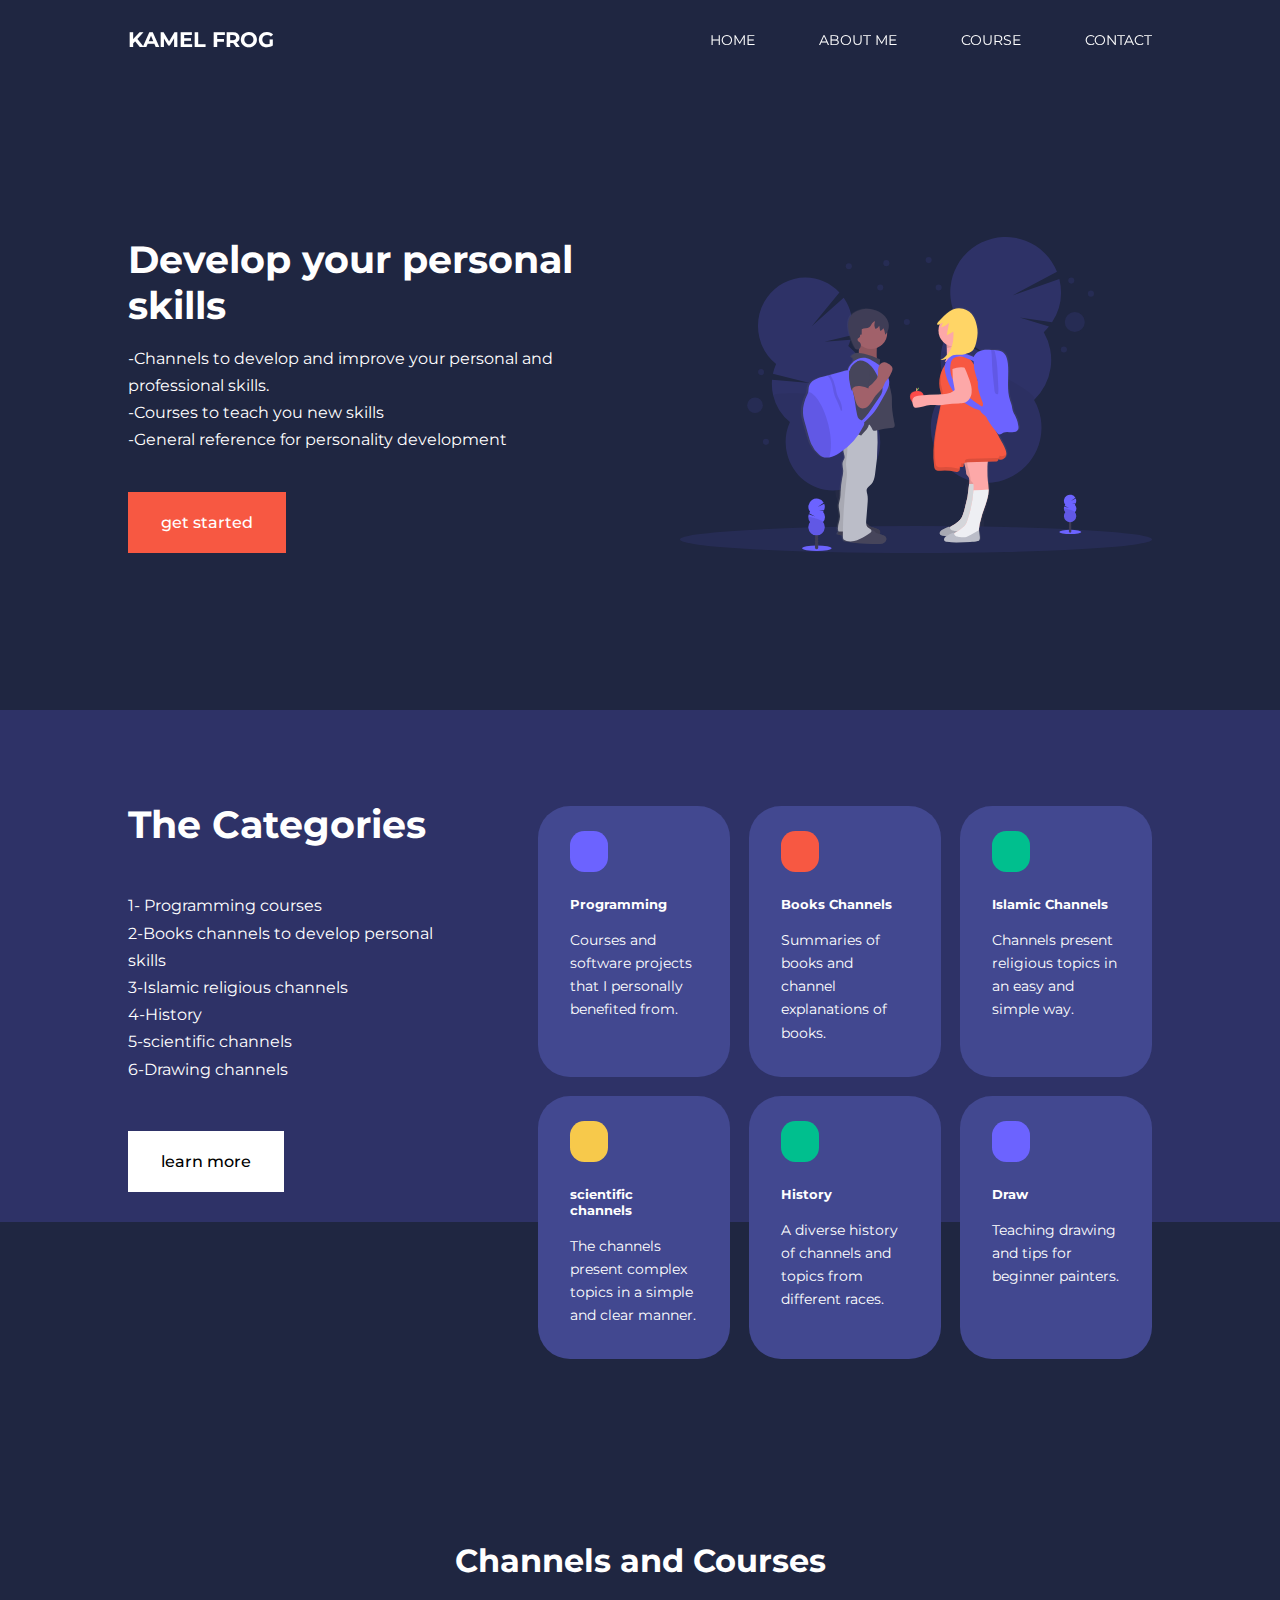
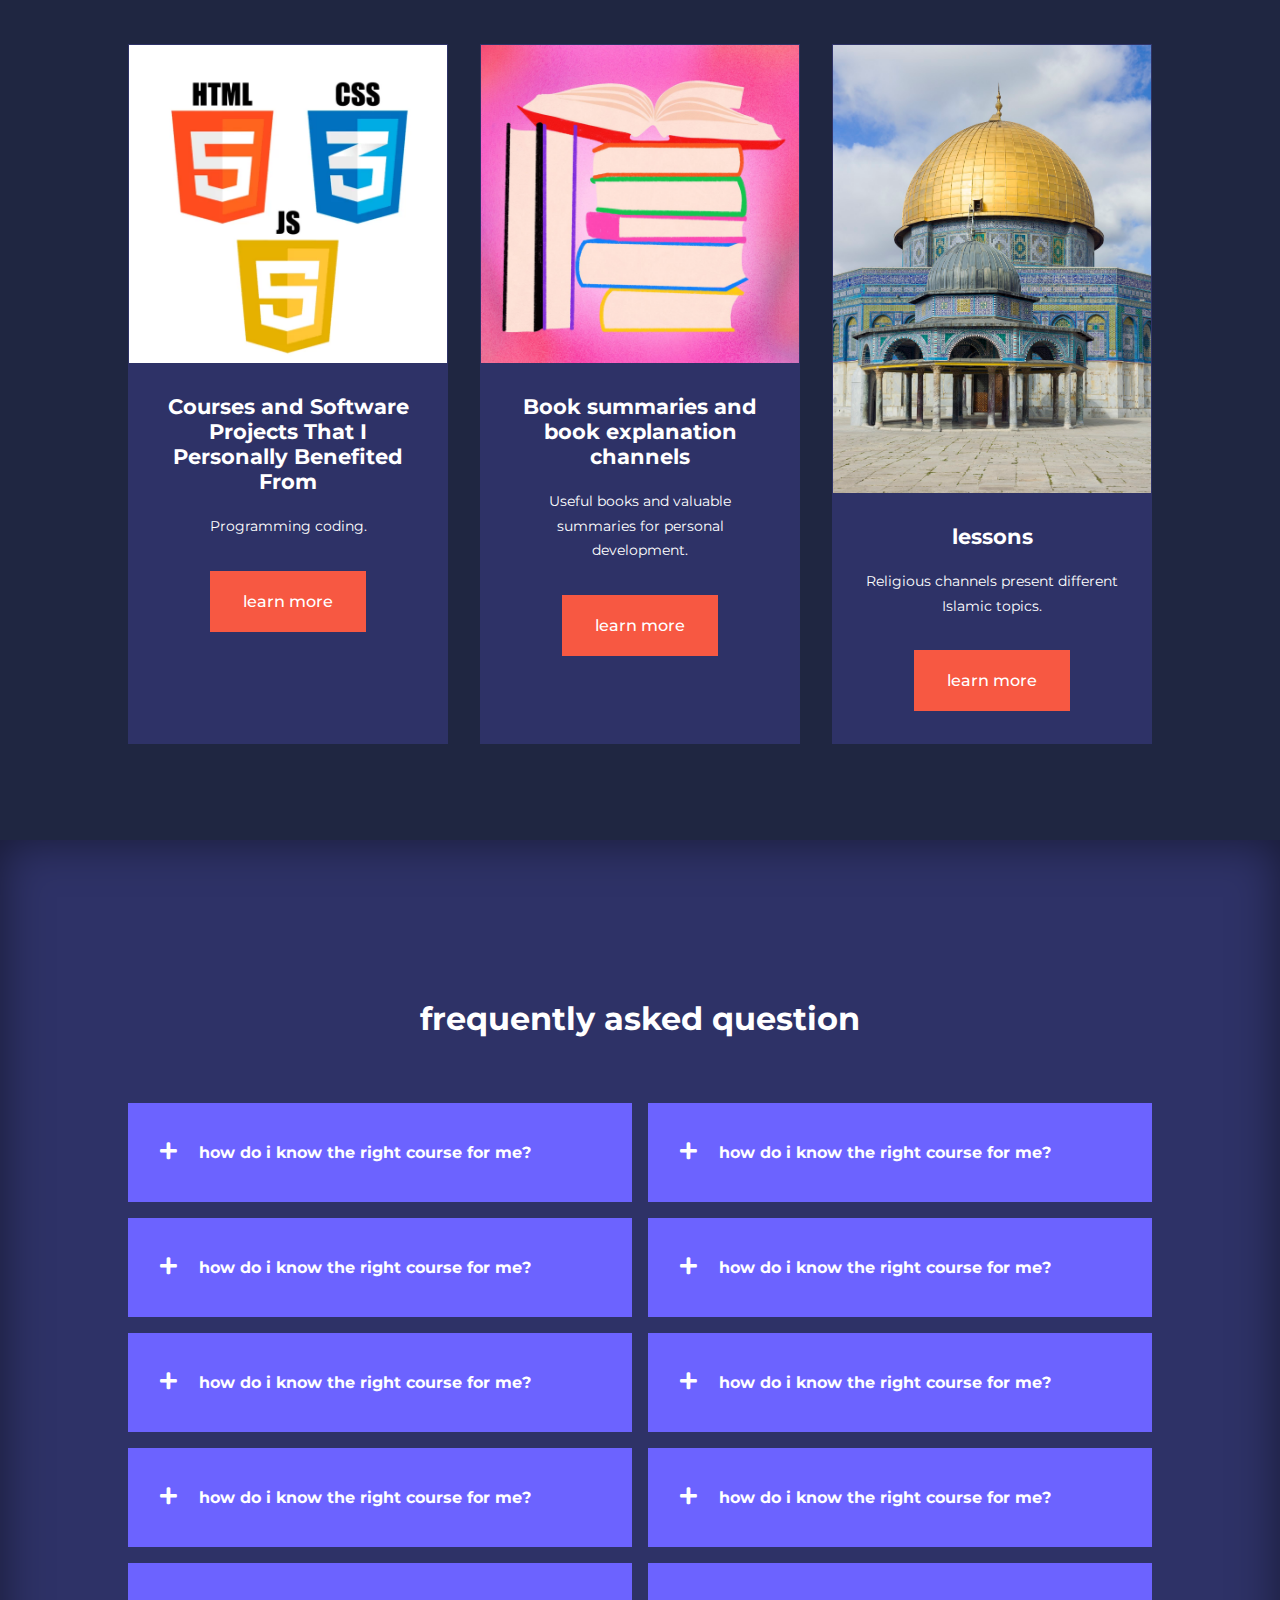
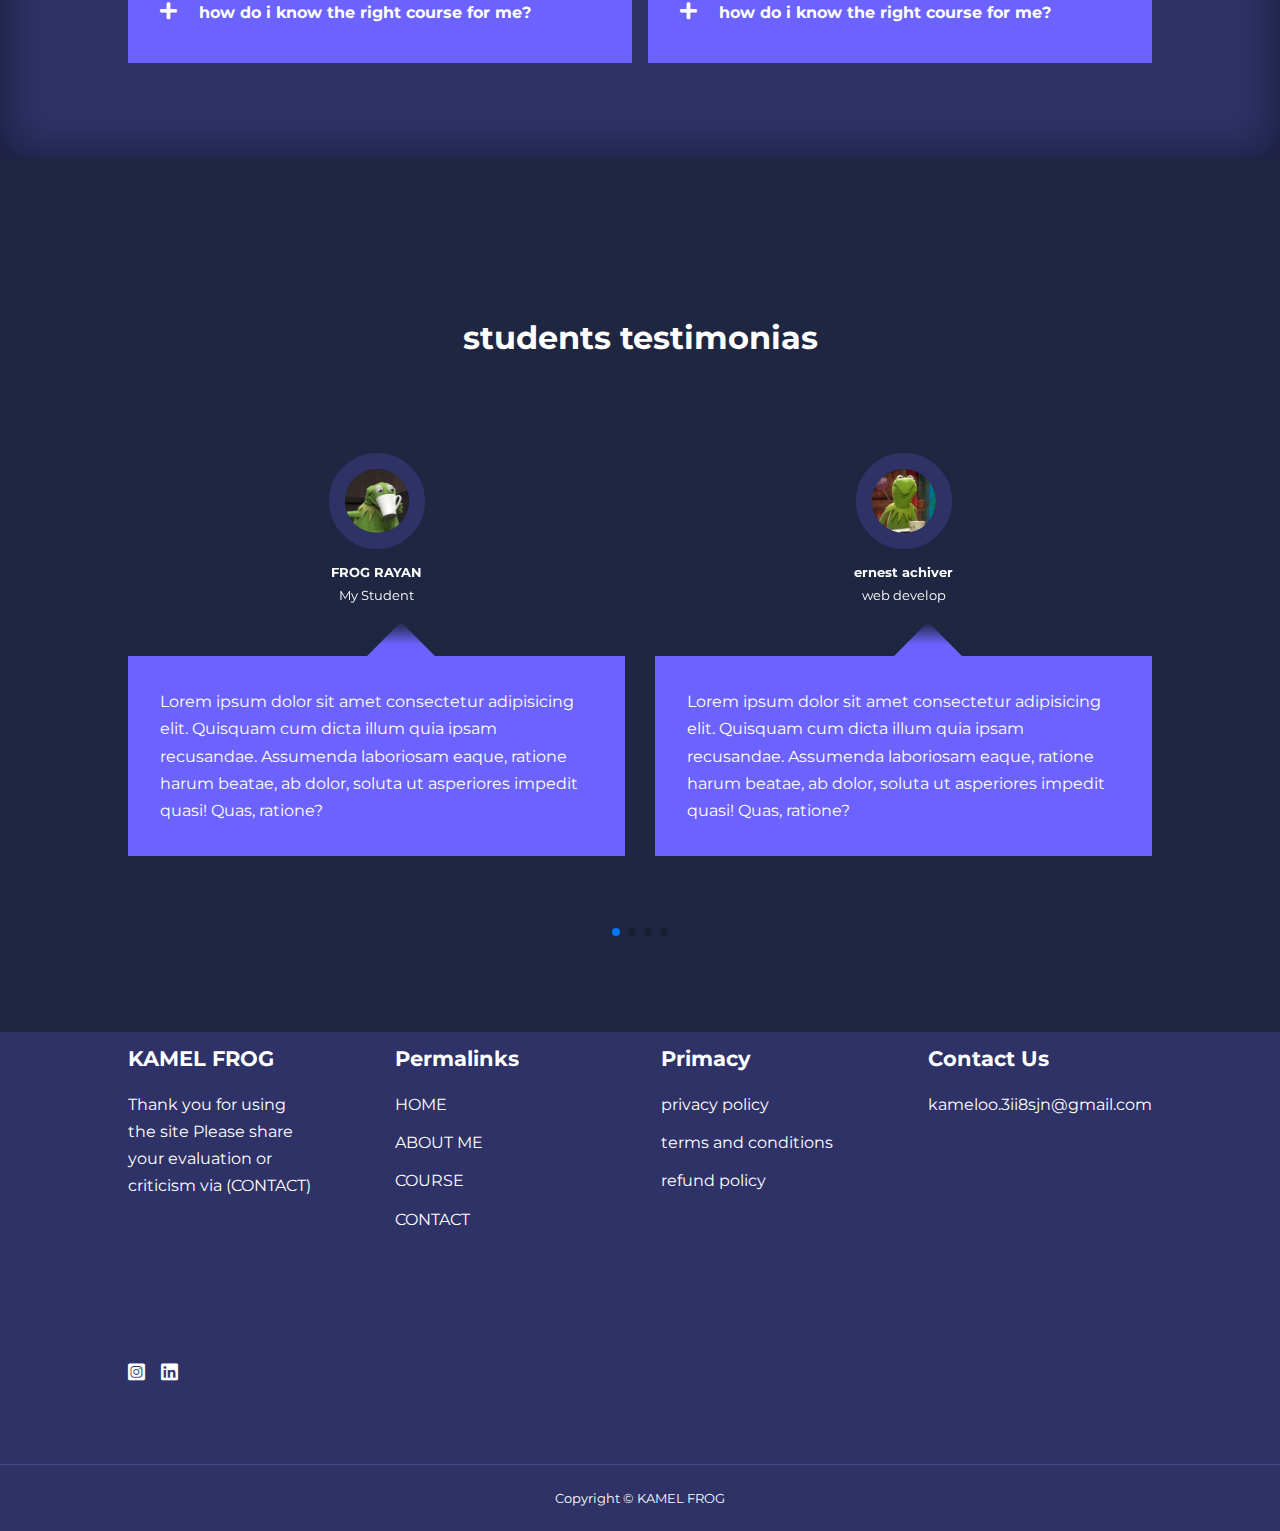
==== index.html @ 3de457ad "Add files via upload" ====
<!DOCTYPE html>
<html lang="en">

<head>
    <meta charset="UTF-8">
    <meta http-equiv="X-UA-Compatible" content="IE=edge">
    <meta name="viewport" content="width=device-width, initial-scale=1.0">
    <title>kamel frog2</title>
    <link rel="stylesheet" href="https://cdnjs.cloudflare.com/ajax/libs/font-awesome/5.15.4/css/all.min.css">
    <link rel="stylesheet" href="./css/style.css">

    <link rel="preconnect" href="https://fonts.googleapis.com">
    <link rel="preconnect" href="https://fonts.gstatic.com" crossorigin>
    <link
        href="https://fonts.googleapis.com/css2?family=Cairo:wght@200;300;400;500;600;700;800;900;1000&family=Montserrat:wght@300;400;500;600;700;800;900&family=Open+Sans:ital,wght@0,400;1,400;1,700&family=Poppins:ital,wght@0,100;0,200;0,300;0,400;0,500;0,600;0,700;0,800;0,900;1,100;1,200;1,300;1,400;1,500;1,600;1,700;1,800;1,900&display=swap"
        rel="stylesheet">




    <link rel="stylesheet" href="https://unpkg.com/swiper/swiper-bundle.min.css" />


</head>

<body>
    <nav>
        <div class="container nav_container">
            <a href="index.html">
                <h4>KAMEL FROG</h4>
            </a>
            <ul class="nav_menu">
                <li><a href="index.html">HOME</a></li>
                <li><a href="about.html">ABOUT ME</a></li>
                <li><a href="courses.html">COURSE</a></li>
                <li><a href="contact.html">CONTACT</a></li>
            </ul>
            <button id="open-menu-btn"><i class="fal fa-bars"></i></button>
            <button id="close-menu-btn"><i class="fas fa-times"></i></button>
        </div>
    </nav>



    <header>
        <div class="container header_container">
            <div class="header_left">
                <h1>Develop your personal skills</h1>
                <p>-Channels to develop and improve your personal and professional skills. <br>
                    -Courses to teach you new skills <br>
                    -General reference for personality development
                </p>
                <a href="courses.html" class="btn btn-primary">get started</a>
            </div>
            <div class="header_right">
                <div class="header_right-image">
                    <img src="./images/header.svg">
                </div>
            </div>
        </div>
    </header>













    <section class="categories">
        <div class="container categories_container">
            <div class="categories_left">
                <h1>The Categories</h1>
                <p>
                    1- Programming courses <br>
                    2-Books channels to develop personal skills <br>
                    3-Islamic religious channels <br>
                    4-History <br>
                    5-scientific channels <br>
                    6-Drawing channels
                </p>
                <a href="#" class="btn"> learn more</a>
            </div>

            <div class="categories_right">
                <article class="category">
                    <span class="category_icon"><i class="fab fa-book"></i></span>
                    <h5>Programming</h5>
                    <p>Courses and software projects that I personally benefited from.</p>
                </article>

                <article class="category">
                    <span class="category_icon"><i class="fab fa-book"></i></span>
                    <h5>Books Channels</h5>
                    <p>Summaries of books and channel explanations of books.</p>
                </article>

                <article class="category">
                    <span class="category_icon"><i class="fab fa-book"></i></span>
                    <h5>Islamic Channels</h5>
                    <p>Channels present religious topics in an easy and simple way.</p>
                </article>

                <article class="category">
                    <span class="category_icon"><i class="fab fa-book"></i></span>
                    <h5>scientific channels</h5>
                    <p>The channels present complex topics in a simple and clear manner.</p>
                </article>

                <article class="category">
                    <span class="category_icon"><i class="fab fa-book"></i></span>
                    <h5>History</h5>
                    <p>A diverse history of channels and topics from different races.</p>
                </article>

                <article class="category">
                    <span class="category_icon"><i class="fab fa-book"></i></span>
                    <h5>Draw</h5>
                    <p>Teaching drawing and tips for beginner painters.</p>
                </article>
            </div>
        </div>
    </section>










    <section class="courses">
        <h2>Channels and Courses</h2>
        <div class="container courses_container">
            <article class="course">
                <div class="course_image">
                    <img src="./images/porg.jpg">
                </div>
                <div class="course_info">
                    <h4>Courses and Software Projects That I Personally Benefited From</h4>
                    <p>
                        Programming coding.
                    </p>
                    <a href="courses.html" class="btn btn-primary">learn more</a>
                </div>
            </article>

            <article class="course">
                <div class="course_image">
                    <img src="./images/books.jpg">
                </div>
                <div class="course_info">
                    <h4>Book summaries and book explanation channels</h4>
                    <p>
                        Useful books and valuable summaries for personal development.
                    </p>
                    <a href="courses.html" class="btn btn-primary">learn more</a>
                </div>
            </article>

            <article class="course">
                <div class="course_image">
                    <img src="./images/kds3.jpg">
                </div>
                <div class="course_info">
                    <h4>lessons</h4>
                    <p>
                        Religious channels present different Islamic topics.
                    </p>
                    <a href="courses.html" class="btn btn-primary">learn more</a>
                </div>

            </article>
        </div>
    </section>






    <section class="faqs">
        <h2>frequently asked question</h2>
        <div class="container faqs_container">
            <article class="faq">
                <div class="faq_icon"><i class="fas fa-plus"></i></div>
                <div class="question_answer">
                    <h4>how do i know the right course for me?</h4>
                    <p>
                        Lorem ipsum dolor sit amet consectetur, adipisicing elit.
                        Eveniet placeat animi repudiandae mollitia! Molestiae ratione enim commodi quasi
                        iusto modi expedita, inventore aliquam,
                        minima maxime dignissimos, temporibus ad! Praesentium, quae.
                    </p>
                </div>
            </article>

            <article class="faq">
                <div class="faq_icon"><i class="fas fa-plus"></i></div>
                <div class="question_answer">
                    <h4>how do i know the right course for me?</h4>
                    <p>
                        Lorem ipsum dolor sit amet consectetur, adipisicing elit.
                        Eveniet placeat animi repudiandae mollitia! Molestiae ratione enim commodi quasi
                        iusto modi expedita, inventore aliquam,
                        minima maxime dignissimos, temporibus ad! Praesentium, quae.
                    </p>
                </div>
            </article>

            <article class="faq">
                <div class="faq_icon"><i class="fas fa-plus"></i></div>
                <div class="question_answer">
                    <h4>how do i know the right course for me?</h4>
                    <p>
                        Lorem ipsum dolor sit amet consectetur, adipisicing elit.
                        Eveniet placeat animi repudiandae mollitia! Molestiae ratione enim commodi quasi
                        iusto modi expedita, inventore aliquam,
                        minima maxime dignissimos, temporibus ad! Praesentium, quae.
                    </p>
                </div>
            </article>

            <article class="faq">
                <div class="faq_icon"><i class="fas fa-plus"></i></div>
                <div class="question_answer">
                    <h4>how do i know the right course for me?</h4>
                    <p>
                        Lorem ipsum dolor sit amet consectetur, adipisicing elit.
                        Eveniet placeat animi repudiandae mollitia! Molestiae ratione enim commodi quasi
                        iusto modi expedita, inventore aliquam,
                        minima maxime dignissimos, temporibus ad! Praesentium, quae.
                    </p>
                </div>
            </article>

            <article class="faq">
                <div class="faq_icon"><i class="fas fa-plus"></i></div>
                <div class="question_answer">
                    <h4>how do i know the right course for me?</h4>
                    <p>
                        Lorem ipsum dolor sit amet consectetur, adipisicing elit.
                        Eveniet placeat animi repudiandae mollitia! Molestiae ratione enim commodi quasi
                        iusto modi expedita, inventore aliquam,
                        minima maxime dignissimos, temporibus ad! Praesentium, quae.
                    </p>
                </div>
            </article>

            <article class="faq">
                <div class="faq_icon"><i class="fas fa-plus"></i></div>
                <div class="question_answer">
                    <h4>how do i know the right course for me?</h4>
                    <p>
                        Lorem ipsum dolor sit amet consectetur, adipisicing elit.
                        Eveniet placeat animi repudiandae mollitia! Molestiae ratione enim commodi quasi
                        iusto modi expedita, inventore aliquam,
                        minima maxime dignissimos, temporibus ad! Praesentium, quae.
                    </p>
                </div>
            </article>

            <article class="faq">
                <div class="faq_icon"><i class="fas fa-plus"></i></div>
                <div class="question_answer">
                    <h4>how do i know the right course for me?</h4>
                    <p>
                        Lorem ipsum dolor sit amet consectetur, adipisicing elit.
                        Eveniet placeat animi repudiandae mollitia! Molestiae ratione enim commodi quasi
                        iusto modi expedita, inventore aliquam,
                        minima maxime dignissimos, temporibus ad! Praesentium, quae.
                    </p>
                </div>
            </article>

            <article class="faq">
                <div class="faq_icon"><i class="fas fa-plus"></i></div>
                <div class="question_answer">
                    <h4>how do i know the right course for me?</h4>
                    <p>
                        Lorem ipsum dolor sit amet consectetur, adipisicing elit.
                        Eveniet placeat animi repudiandae mollitia! Molestiae ratione enim commodi quasi
                        iusto modi expedita, inventore aliquam,
                        minima maxime dignissimos, temporibus ad! Praesentium, quae.
                    </p>
                </div>
            </article>

            <article class="faq">
                <div class="faq_icon"><i class="fas fa-plus"></i></div>
                <div class="question_answer">
                    <h4>how do i know the right course for me?</h4>
                    <p>
                        Lorem ipsum dolor sit amet consectetur, adipisicing elit.
                        Eveniet placeat animi repudiandae mollitia! Molestiae ratione enim commodi quasi
                        iusto modi expedita, inventore aliquam,
                        minima maxime dignissimos, temporibus ad! Praesentium, quae.
                    </p>
                </div>
            </article>

            <article class="faq">
                <div class="faq_icon"><i class="fas fa-plus"></i></div>
                <div class="question_answer">
                    <h4>how do i know the right course for me?</h4>
                    <p>
                        Lorem ipsum dolor sit amet consectetur, adipisicing elit.
                        Eveniet placeat animi repudiandae mollitia! Molestiae ratione enim commodi quasi
                        iusto modi expedita, inventore aliquam,
                        minima maxime dignissimos, temporibus ad! Praesentium, quae.
                    </p>
                </div>
            </article>
        </div>
    </section>














    <section class="container testimonials_container mySwiper">
        <h2>students testimonias</h2>
        <div class="swiper-wrapper">
            <article class="testimonial swiper-slide">
                <div class="avatar">
                    <img src="./images/kamel10.jpg">
                </div>
                <div class="testimonials_info">
                    <h5>FROG RAYAN</h5>
                    <small>My Student</small>
                </div>
                <div class="testimonial_body">
                    <p>
                        Lorem ipsum dolor sit amet consectetur adipisicing elit. Quisquam cum dicta illum quia ipsam
                        recusandae. Assumenda laboriosam eaque,
                        ratione harum beatae, ab dolor, soluta ut asperiores impedit quasi! Quas, ratione?
                    </p>
                </div>
            </article>

            <article class="testimonial swiper-slide">
                <div class="avatar">
                    <img src="./images/KAMEL11.jpg">
                </div>
                <div class="testimonials_info">
                    <h5>ernest achiver</h5>
                    <small>web develop</small>
                </div>
                <div class="testimonial_body">
                    <p>
                        Lorem ipsum dolor sit amet consectetur adipisicing elit. Quisquam cum dicta illum quia ipsam
                        recusandae. Assumenda laboriosam eaque,
                        ratione harum beatae, ab dolor, soluta ut asperiores impedit quasi! Quas, ratione?
                    </p>
                </div>
            </article>

            <article class="testimonial swiper-slide">
                <div class="avatar">
                    <img src="./images/KAMEL12.jpg">
                </div>
                <div class="testimonials_info">
                    <h5>edem quist</h5>
                    <small>student</small>
                </div>
                <div class="testimonial_body">
                    <p>
                        Lorem ipsum dolor sit amet consectetur adipisicing elit. Quisquam cum dicta illum quia ipsam
                        recusandae. Assumenda laboriosam eaque,
                        ratione harum beatae, ab dolor, soluta ut asperiores impedit quasi! Quas, ratione?
                    </p>
                </div>
            </article>

            <article class="testimonial swiper-slide">
                <div class="avatar">
                    <img src="./images/KAMEL12.jpg">
                </div>
                <div class="testimonials_info">
                    <h5>hajja bintu</h5>
                    <small>student</small>
                </div>
                <div class="testimonial_body">
                    <p>
                        Lorem ipsum dolor sit amet consectetur adipisicing elit. Quisquam cum dicta illum quia ipsam
                        recusandae. Assumenda laboriosam eaque,
                        ratione harum beatae, ab dolor, soluta ut asperiores impedit quasi! Quas, ratione?
                    </p>
                </div>
            </article>

            <article class="testimonial swiper-slide">
                <div class="avatar">
                    <img src="./images/avatar5.jpg">
                </div>
                <div class="testimonials_info">
                    <h5>june done</h5>
                    <small>student</small>
                </div>
                <div class="testimonial_body">
                    <p>
                        Lorem ipsum dolor sit amet consectetur adipisicing elit. Quisquam cum dicta illum quia ipsam
                        recusandae. Assumenda laboriosam eaque,
                        ratione harum beatae, ab dolor, soluta ut asperiores impedit quasi! Quas, ratione?
                    </p>
                </div>
            </article>
        </div>
        <div class="swiper-pagination"></div>
    </section>





    <footer class="footer">
        <div class="container footer_container">
            <div class="footer_1">
                <a href="index.html" class="footer_logo">
                    <h4>KAMEL FROG</h4>
                </a>
                <p>
                    Thank you for using the site
                    Please share your evaluation or criticism via (CONTACT)
                </p>
            </div>
            <div class="footer_2">
                <h4>Permalinks</h4>
                <ul class="permalinks">
                    <li><a href="index.html">HOME</a></li>
                    <li><a href="about.html">ABOUT ME</a></li>
                    <li><a href="courses.html">COURSE</a></li>
                    <li><a href="contact.html">CONTACT</a></li>
                </ul>
            </div>
            <div class="footer_3">
                <h4>Primacy</h4>
                <ul class="primacy">
                    <li><a href="#">privacy policy</a></li>
                    <li><a href="#">terms and conditions</a></li>
                    <li><a href="#">refund policy</a></li>
                </ul>
            </div>
            <div class="footer_4">
                <h4>Contact Us</h4>
                <div>
                    <p>kameloo.3ii8sjn@gmail.com</p>
                </div>
            </div>
            <ul class="footer_socials">
                <li>
                    <a href="https://instagram.com/no.bz11?igshid=YmMyMTA2M2Y=" target="_blank"><i class="fab fa-instagram-square"></i></a>
                </li>
                <li>
                    <a href="https://www.linkedin.com/in/ka-mel-5a6b23267" target="_blank"><i class="fab fa-linkedin"></i></a>
                </li>
            </ul>
        </div>
        <div class="footer_copyright">
            <small>Copyright &copy; KAMEL FROG</small>
        </div>
    </footer>




    <script src="https://unpkg.com/swiper/swiper-bundle.min.js"></script>
    <script src="main.js"></script>
    <script>
        var swiper = new Swiper(".mySwiper", {
            slidesPerView: 1,
            spaceBetween: 30,
            pagination: {
                el: ".swiper-pagination",
                clickable: true,
            },
            breakpoints: {
                600: {
                    slidesPerView: 2
                }
            }
        });
    </script>
</body>

</html>
---- css/style.css ----
* {
  margin: 0;
  padding: 0;
  border: 0;
  outline: 0;
  text-decoration: none;
  list-style: none;
  box-sizing: border-box;
}
:root {
  --color-primary: #6c63ff;
  --color-success: #00bf8e;
  --color-warning: #f7c94b;
  --color-danger: #f75842;
  --color-danger-variant: rgba(247, 88, 66, 0.4);
  --color-width: #fff;
  --color-light: rgba(255, 255, 255, 0.7);
  --color-black: #000;
  --color-bg: #1f2641;
  --color-bg1: #2e3267;
  --color-bg2: #424890;

  --container-width-lg: 80%;
  --container-width-md: 90%;
  --container-width-sm: 94%;

  --transition: all 400ms ease;
}

body {
  font-family: "Montserrat", sans-serif;
  line-height: 1.7;
  color: var(--color-width);
  background: var(--color-bg);
}

.container {
  width: var(--container-width-lg);
  margin: 0 auto;
}
section {
  padding: 6rem 0;
}
section h2 {
  text-align: center;
  margin: 4rem;
}

h1,
h2,
h3,
h4,
h5 {
  line-height: 1.2;
}
h1 {
  font-size: 2.4rem;
}
h2 {
  font-size: 2rem;
}
h3 {
  font-size: 1.6rem;
}
h4 {
  font-size: 1.3rem;
}
a {
  color: var(--color-width);
}

img {
  width: 100%;
  display: block;
  object-fit: cover;
  /* height: 13rem; */
}
.big-name{
  color: yellow;
}
.mid-name{
  color: blue;
}

.smoll-name{
  color: orange;
}

.book{
  color: yellow;
}
.Islamic{
  color: green;
}

.btn {
  display: inline-block;
  background: var(--color-width);
  color: var(--color-black);
  padding: 1rem 2rem;
  border: 1px solid transparent;
  font-weight: 500;
  transition: var(--transition);
}

.btn:hover {
  background: transparent;
  color: var(--color-width);
  border-color: var(--color-width);
}

.btn-primary {
  background: var(--color-danger);
  color: var(--color-width);
}

nav {
  background: transparent;
  width: 100vw;
  height: 5rem;
  position: fixed;
  top: 0;
  z-index: 11;
}
.window-scroll {
  background: var(--color-primary);
  box-shadow: 0 1rem 2rem rgba(0, 0, 0, 0.2);
}

.nav_container {
  height: 100%;
  display: flex;
  justify-content: space-between;
  align-items: center;
}

nav button {
  display: none;
}

.nav_menu {
  display: flex;
  align-items: center;
  gap: 4rem;
}

.nav_menu a {
  font-size: 0.9rem;
  transition: var(--transition);
}

.nav_menu a:hover {
  color: var(--color-bg2);
}

header {
  position: relative;
  top: 5rem;
  height: 70vh;
  margin-bottom: 5rem;
}

.header_container {
  display: grid;
  grid-template-columns: 1fr 1fr;
  align-items: center;
  gap: 5rem;
  height: 100%;
}

.header_left p {
  margin: 1rem 0 2.4rem;
}

.categories {
  background: var(--color-bg1);
  height: 32rem;
}

.categories h1 {
  line-height: 1;
  margin-bottom: 3rem;
}

.categories_container {
  display: grid;
  grid-template-columns: 40% 60%;
}

.categories_left {
  margin-right: 4rem;
}
.categories_left p {
  margin: 1rem 0 3rem;
}
.categories_right {
  display: grid;
  grid-template-columns: repeat(3, 1fr);
  gap: 1.2rem;
}

.category {
  background: var(--color-bg2);
  padding: 2rem;
  border-radius: 2rem;
  transition: var(--transition);
}

.category:hover {
  box-shadow: 0 3rem rgba(0, 0, 0, 0.3);
  z-index: 1;
}

.category:nth-child(2) .category_icon {
  background: var(--color-danger);
}

.category:nth-child(3) .category_icon {
  background: var(--color-success);
}

.category:nth-child(4) .category_icon {
  background: var(--color-warning);
}

.category:nth-child(5) .category_icon {
  background: var(--color-success);
}

.category_icon {
  background: var(--color-primary);
  padding: 0.7rem;
  border-radius: 0.9rem;
}

.category h5 {
  margin: 2rem 0 1rem;
}
.category p {
  font-size: 0.85rem;
}

.courses {
  margin-top: 10rem;
}

.courses_container {
  display: grid;
  grid-template-columns: repeat(3, 1fr);
  gap: 2rem;
}

.course {
  background: var(--color-bg1);
  text-align: center;
  border: 1px solid transparent;
  transition: var(--transition);
}

.course:hover {
  background: transparent;
  border-color: var(--color-primary);
}

.course_info {
  padding: 2rem;
}

.course_info p {
  margin: 1.2rem 0 2rem;
  font-size: 0.9rem;
}

.faqs {
  background: var(--color-bg1);
  box-shadow: inset 0 0 3rem rgba(0, 0, 0, 0.5);
}

.faqs_container {
  display: grid;
  grid-template-columns: 1fr 1fr;
  gap: 1rem;
}

.faq {
  padding: 2rem;
  display: flex;
  align-items: center;
  gap: 1.4rem;
  height: fit-content;
  background: var(--color-primary);
  cursor: pointer;
}
.faq h4 {
  font-size: 1rem;
  line-height: 2.2rem;
}

.faq_icon {
  align-self: flex-start;
  font-size: 1.2rem;
}

.faq p {
  margin-top: 0.8rem;
  display: none;
}

.faq.open p {
  display: block;
}

.testimonials_container {
  overflow-x: hidden;
  position: relative;
  margin-bottom: 5rem;
}

.testimonial {
  padding-top: 2rem;
}

.avatar {
  width: 6rem;
  height: 6rem;
  border-radius: 50%;
  overflow: hidden;
  margin: 0 auto 1rem;
  border: 1rem solid var(--color-bg1);
}
.testimonials_info {
  text-align: center;
}

.testimonial_body {
  background: var(--color-primary);
  padding: 2rem;
  margin-top: 3rem;
  position: relative;
}
.testimonial_body::before {
  content: "";
  display: block;
  background: linear-gradient(
    135deg,
    transparent,
    var(--color-primary),
    var(--color-primary),
    var(--color-primary)
  );
  width: 3rem;
  height: 3rem;
  position: absolute;
  left: 50%;
  top: -1.5rem;
  transform: rotate(45deg);
}
footer {
  background: var(--color-bg1);
  padding-top: 0.9rem;
}
.footer_container {
  display: grid;
  grid-template-columns: repeat(4, 1fr);
  gap: 5rem;
}

.footer_container > div h4 {
  margin-bottom: 1.2rem;
}
.footer_1 p {
  margin: 0 0 2rem;
}
footer ul li {
  margin-bottom: 0.7rem;
}
footer ul li a:hover {
  text-decoration: underline;
}
.footer_socials {
  display: flex;
  gap: 1rem;
  font-size: 1.2rem;
  margin-top: 2rem;
}
.footer_copyright {
  text-align: center;
  margin-top: 4rem;
  padding: 1.2rem 0;
  border-top: 1px solid var(--color-bg2);
}

@media screen and (max-width: 1024px) {
  .container {
    width: var(--container-width-md);
  }
  h1 {
    font-size: 2.2rem;
  }
  h2 {
    font-size: 1.7rem;
  }
  h3 {
    font-size: 1.4rem;
  }
  h4 {
    font-size: 1.2rem;
  }

  nav button {
    display: inline-block;
    background: transparent;
    font-size: 1.8rem;
    color: var(--color-width);
    cursor: pointer;
  }

  nav button#close-menu-btn {
    display: none;
  }
  .nav_menu {
    position: fixed;
    top: 5rem;
    right: 5%;
    height: fit-content;
    width: 18rem;
    flex-direction: column;
    gap: 0;
    display: none;
  }

  .nav_menu li {
    width: 100%;
    height: 5, 8rem;
    animation: animateNavItems 400ms linear forwards;
    transform-origin: top right;
    opacity: 0;
  }

  .nav_menu li:nth-child(2) {
    animation-delay: 200ms;
  }

  .nav_menu li:nth-child(3) {
    animation-delay: 400ms;
  }

  .nav_menu li:nth-child(4) {
    animation-delay: 600ms;
  }

  @keyframes animateNavItems {
    0% {
      transform: rotateZ(-90deg) rotateX(90deg) scale(0.1);
    }
    100% {
      transform: rotateZ(0) rotateX(0) scale(1);
      opacity: 1;
    }
  }

  .nav_menu li a {
    background: var(--color-primary);
    box-shadow: -4rem 6rem 10rem rgba(0, 0, 0, 0.6);
    width: 100%;
    height: 100%;
    display: grid;
    place-items: center;
  }
  .nav_menu li a:hover {
    background: var(--color-bg2);
    color: var(--color-width);
  }

  header {
    height: 52vh;
    margin-bottom: 4rem;
  }

  .header_container {
    gap: 0;
    padding-bottom: 3rem;
  }

  .categories {
    height: auto;
  }

  .categories_container {
    grid-template-columns: 1fr;
    gap: 3rem;
  }

  .categories_left {
    margin-right: 0;
  }

  .course {
    margin-top: 0;
  }

  .courses_container {
    grid-template-columns: 1fr 1fr;
  }

  .faqs_container {
    grid-template-columns: 1fr;
  }
  .faq {
    padding: 1.5rem;
  }

  .footer_container {
    grid-template-columns: 1fr 1fr;
  }
}

@media screen and (max-width: 600px) {
  .courses_container {
    grid-template-columns: 1fr;
  } 

  .container {
    width: var(--container-width-sm);
  }

  .nav_menu {
    right: 3%;
  }

  header {
    height: 100vh;
  }
  .header_container {
    grid-template-columns: 1fr;
    text-align: center;
    margin-top: 0;
  }

  .header_left p {
    margin-bottom: 1.3rem;
  }

  .categories_right {
    grid-template-columns: 1fr 1fr;
    gap: 0.7rem;
  }

  .categories {
    padding: 1rem;
    border-radius: 1rem;
  }

  .category_icon {
    margin-top: 4px;
    display: inline-block;
  }

  .categories_container {
    grid-template-columns: 1fr;
  }

  .testimonial_body {
    padding: 1.2rem;
  }

  .footer_container {
    grid-template-columns: 1fr;
    text-align: center;
    gap: 2rem;
  }

  .footer_1 p {
    margin: 1rem auto;
  }

  .footer_socials {
    justify-content: center;
  }
}
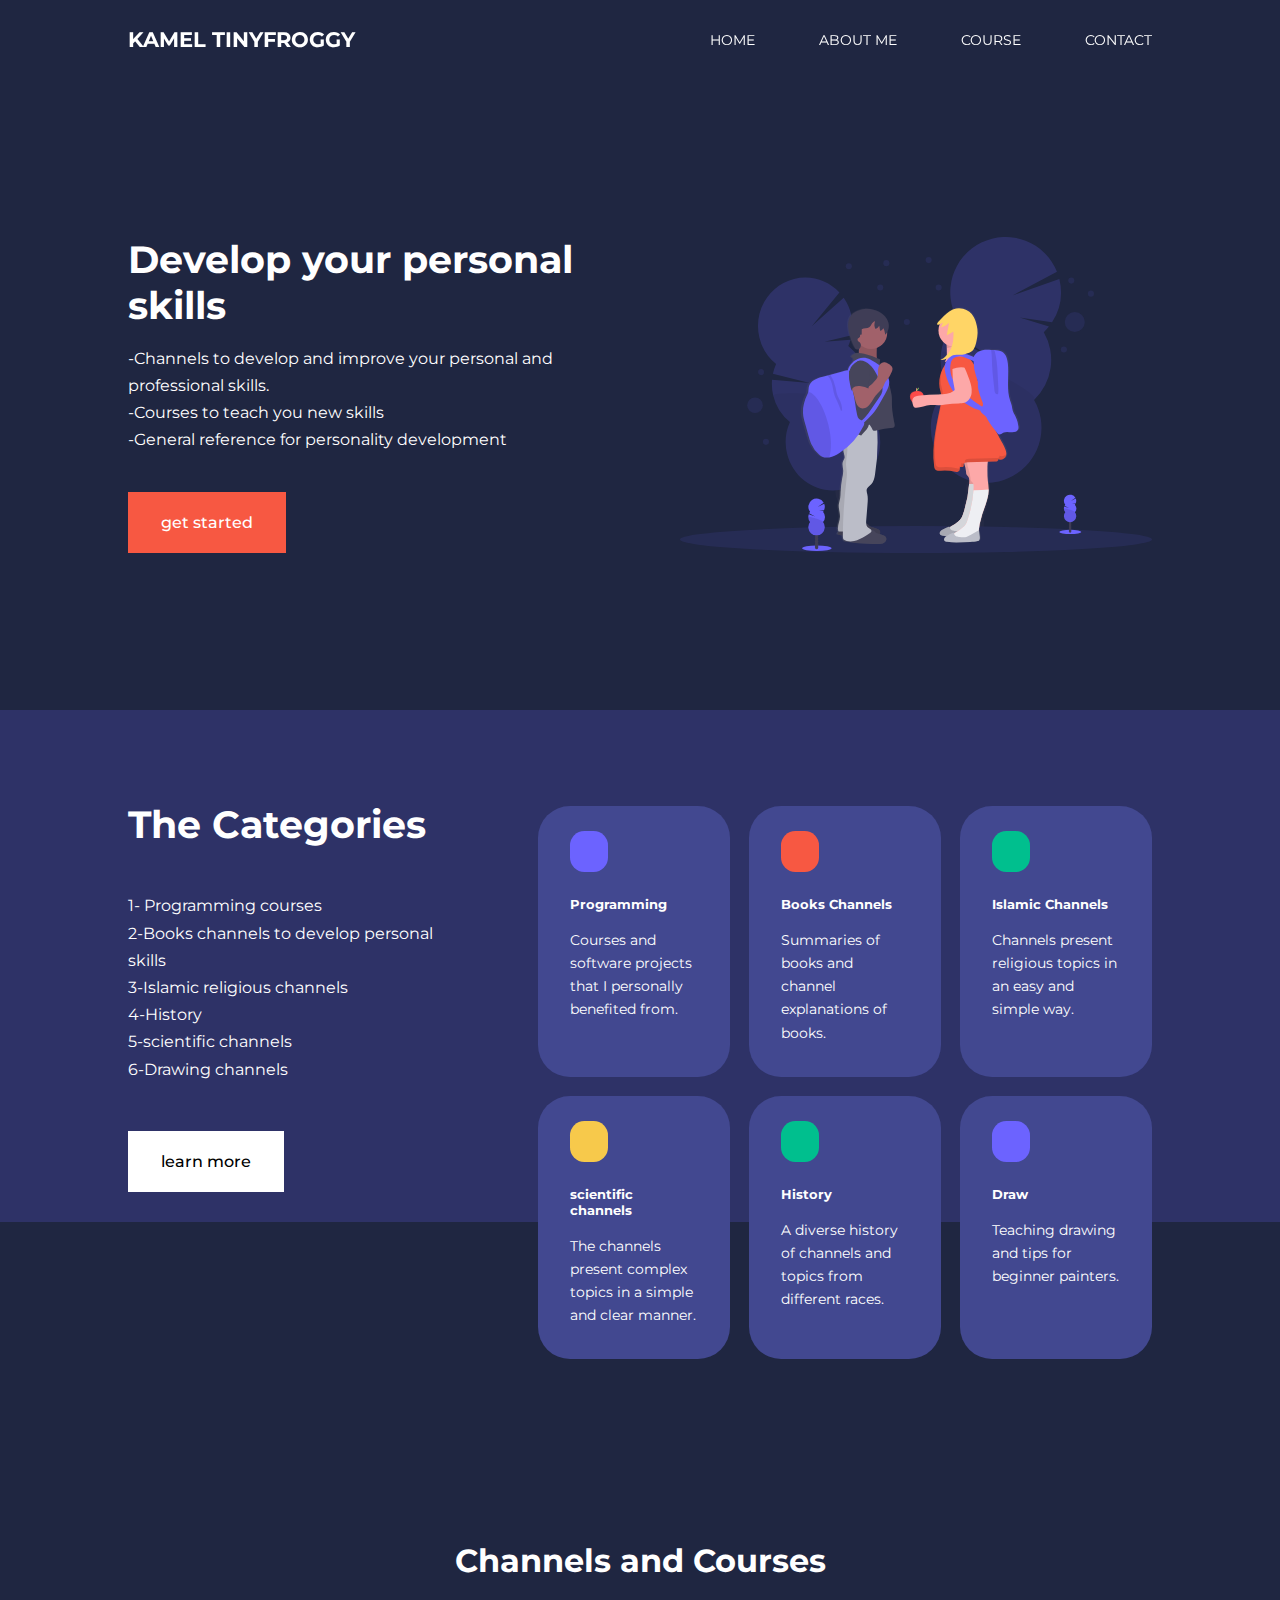
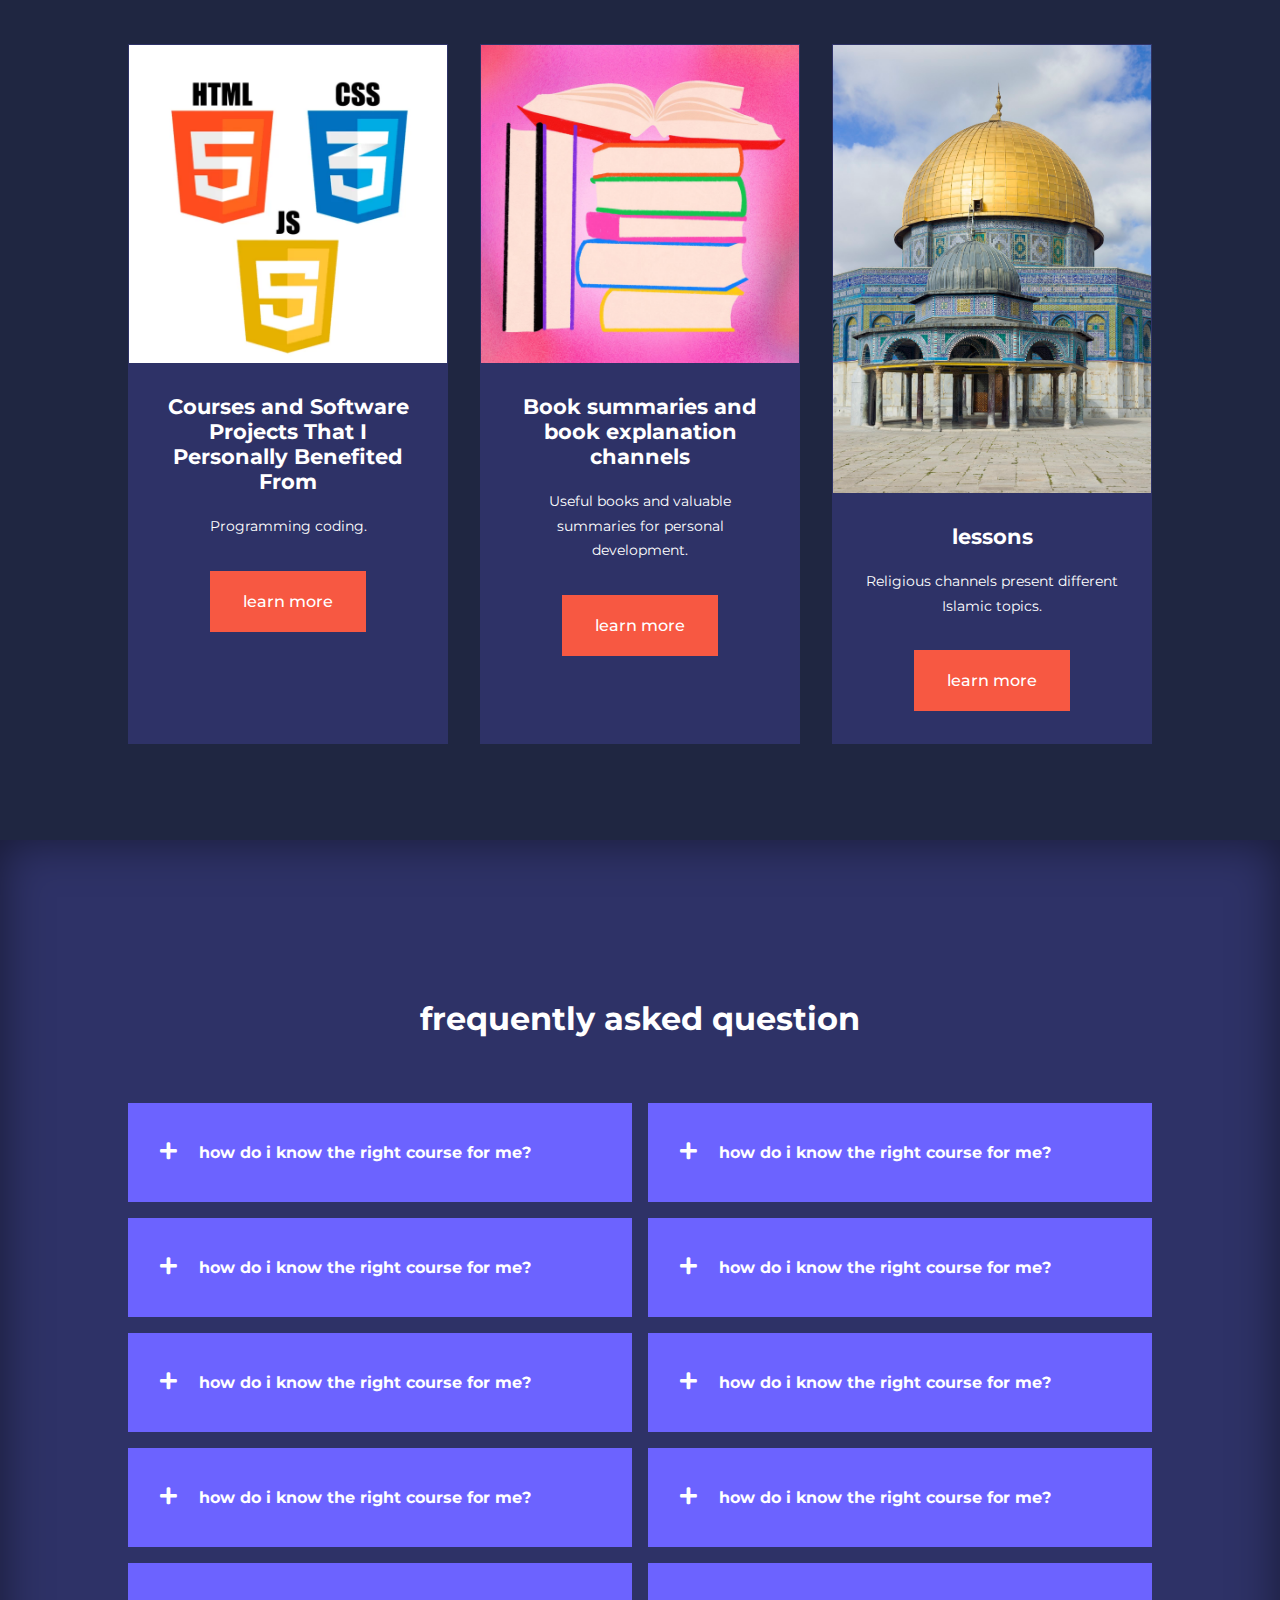
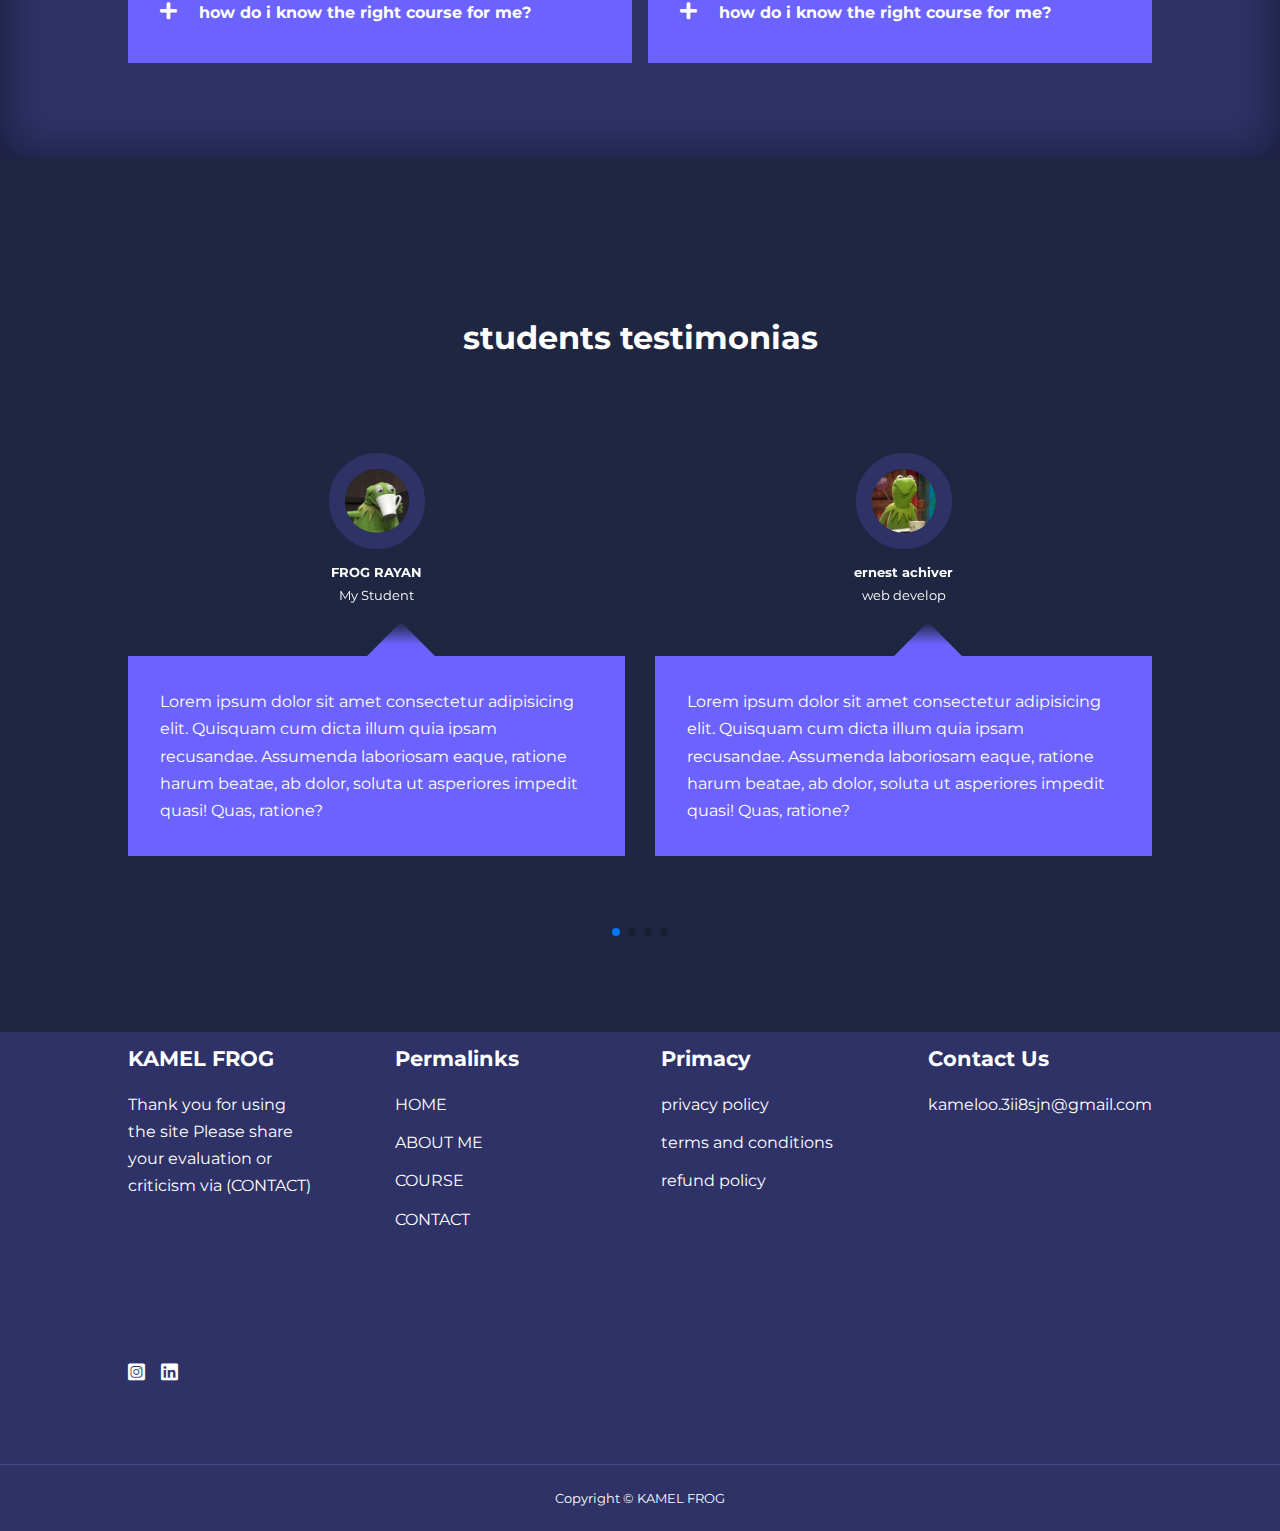
==== commit 3ede088c: "Add files via upload" ====
--- a/index.html
+++ b/index.html
@@ -27,7 +27,7 @@
     <nav>
         <div class="container nav_container">
             <a href="index.html">
-                <h4>KAMEL FROG</h4>
+                <h4>KAMEL TINYFROGGY</h4>
             </a>
             <ul class="nav_menu">
                 <li><a href="index.html">HOME</a></li>
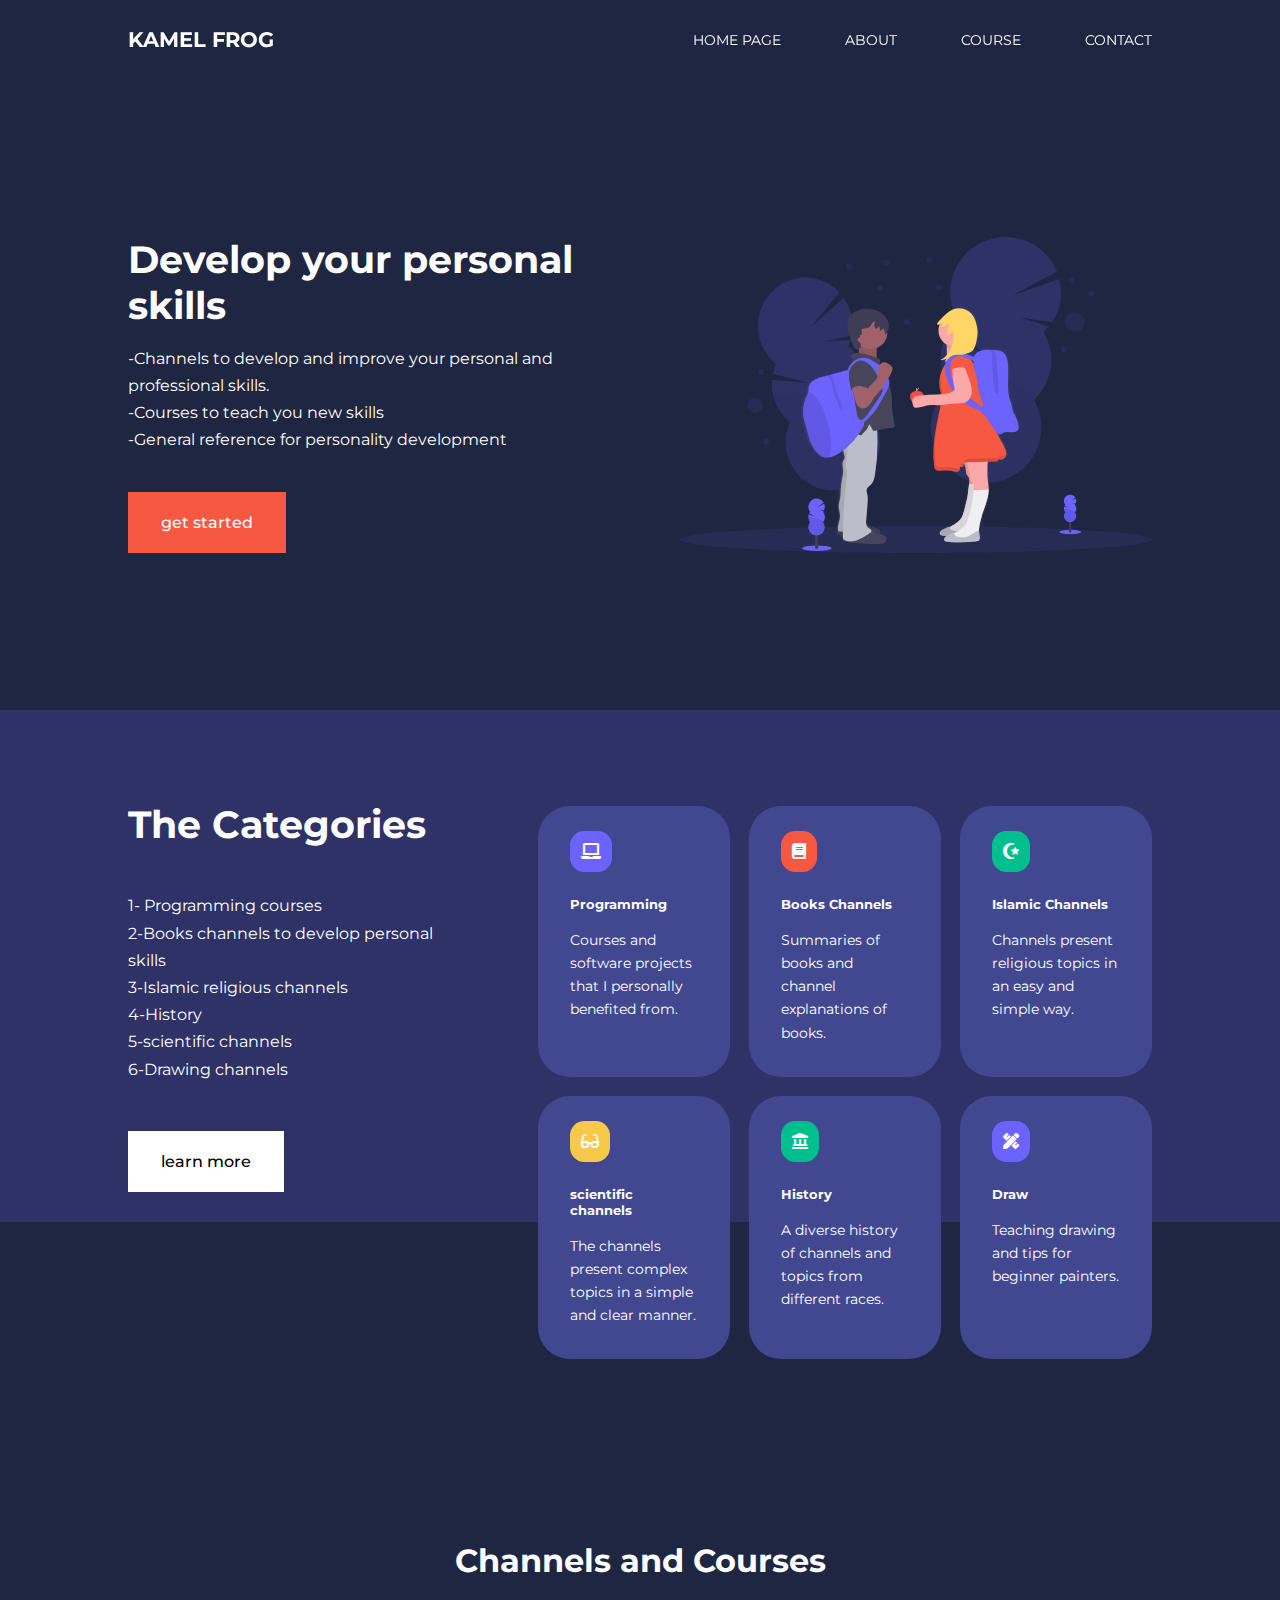
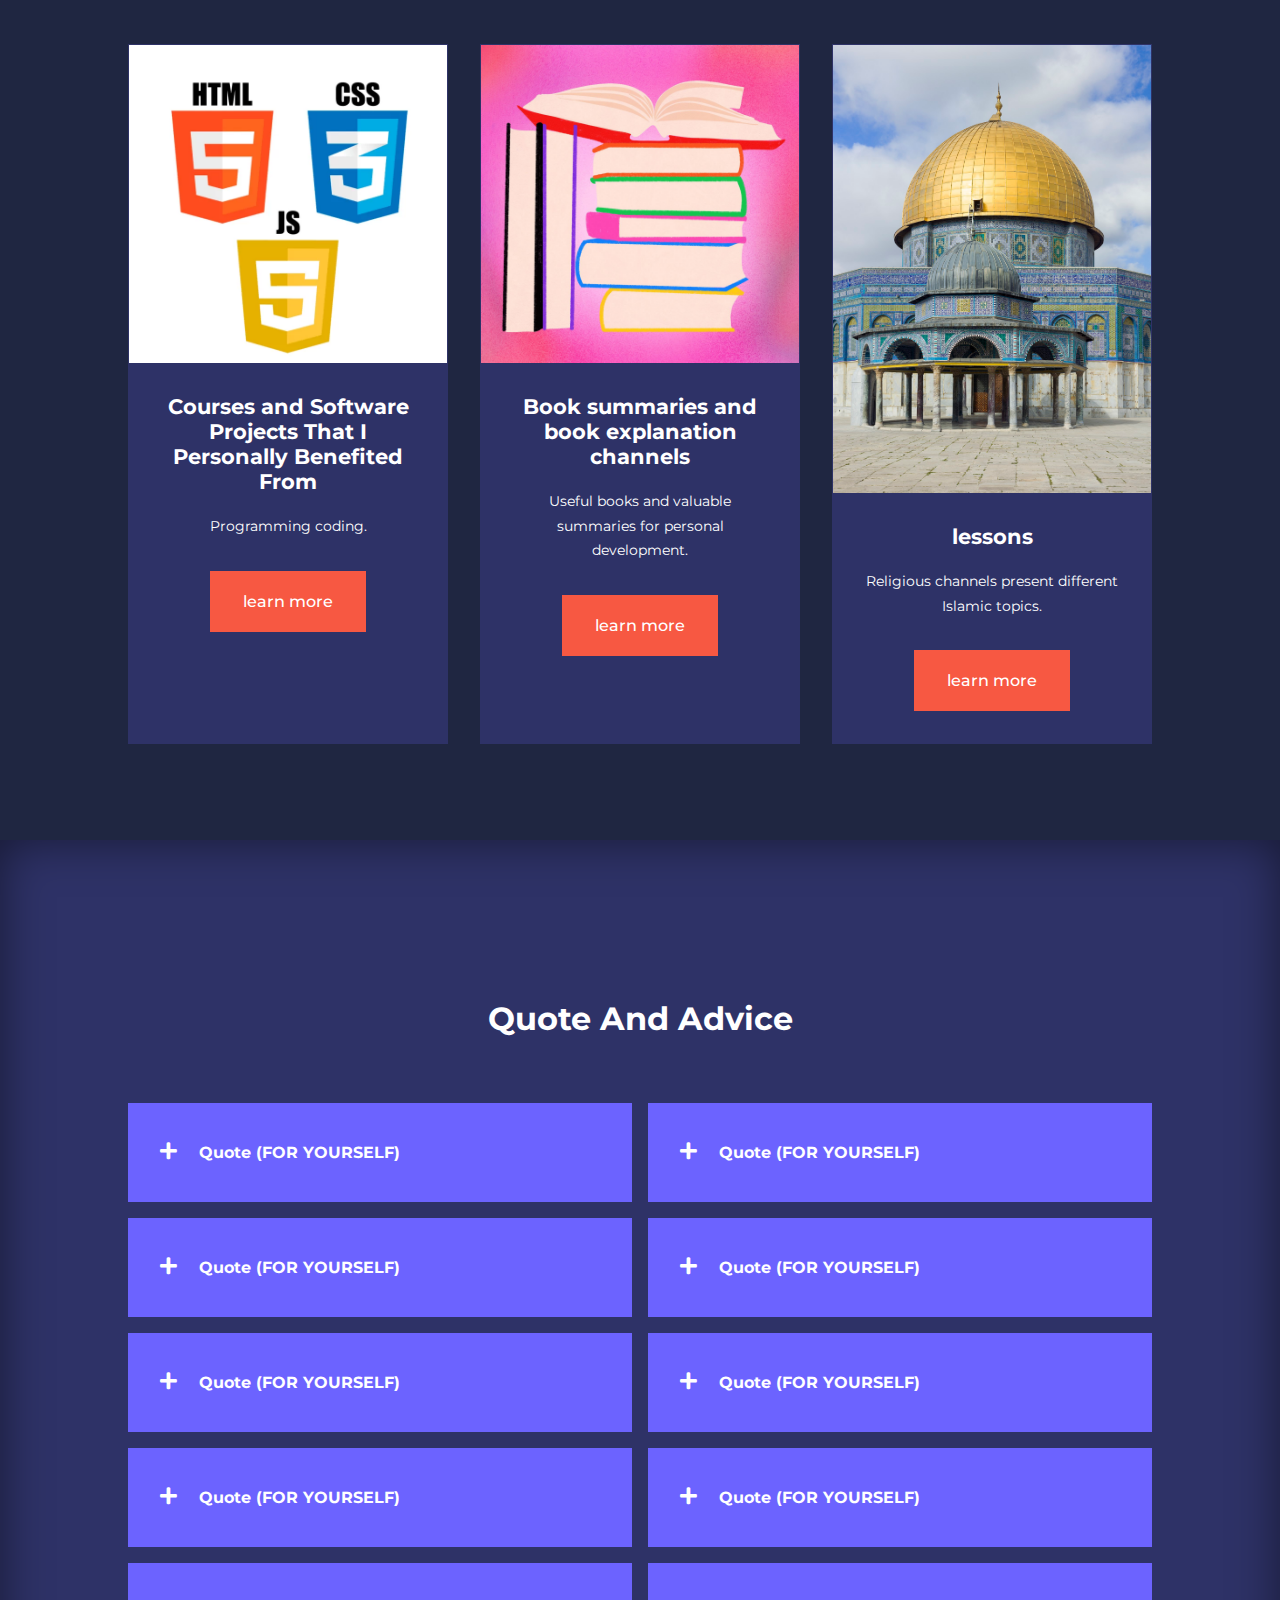
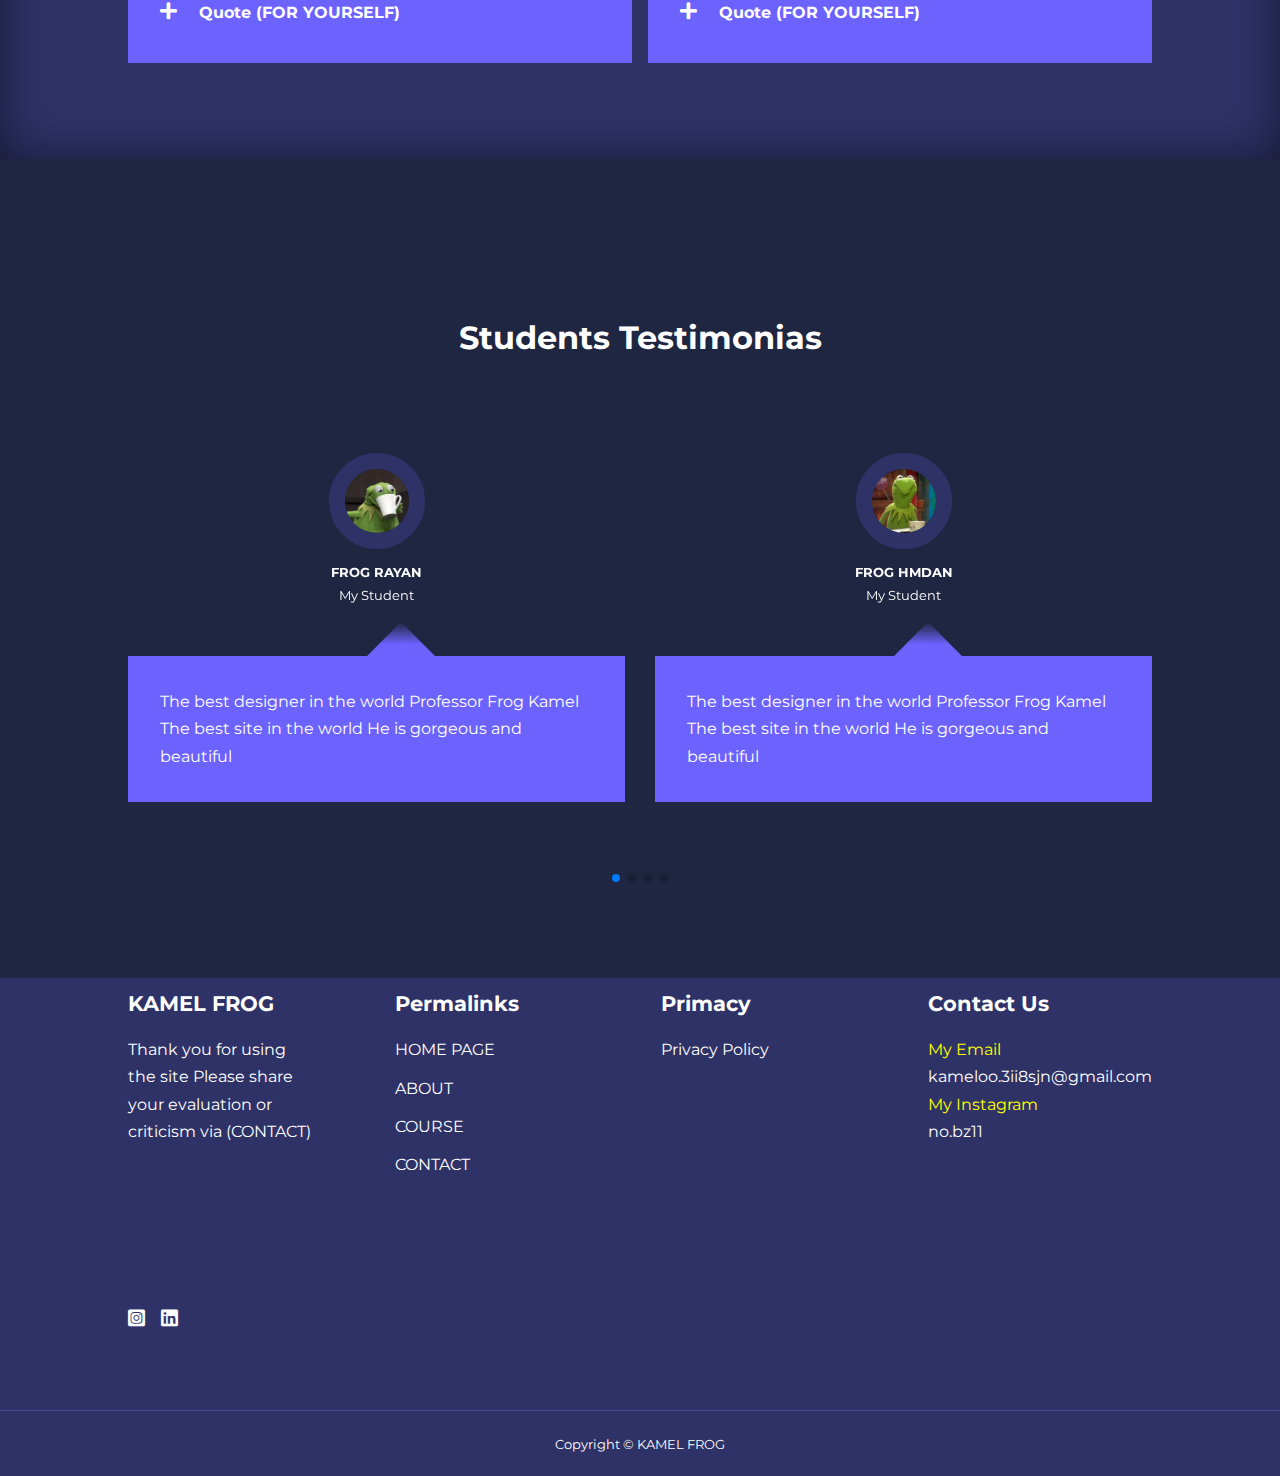
==== commit 501d22a8: "Add files via upload" ====
--- a/index.html
+++ b/index.html
@@ -27,15 +27,15 @@
     <nav>
         <div class="container nav_container">
             <a href="index.html">
-                <h4>KAMEL TINYFROGGY</h4>
+                <h4>KAMEL FROG</h4>
             </a>
             <ul class="nav_menu">
-                <li><a href="index.html">HOME</a></li>
-                <li><a href="about.html">ABOUT ME</a></li>
+                <li><a href="index.html">HOME PAGE</a></li>
+                <li><a href="about.html">ABOUT</a></li>
                 <li><a href="courses.html">COURSE</a></li>
                 <li><a href="contact.html">CONTACT</a></li>
             </ul>
-            <button id="open-menu-btn"><i class="fal fa-bars"></i></button>
+            <button id="open-menu-btn"><i class="fa fa-bars"></i></button>
             <button id="close-menu-btn"><i class="fas fa-times"></i></button>
         </div>
     </nav>
@@ -89,37 +89,37 @@
 
             <div class="categories_right">
                 <article class="category">
-                    <span class="category_icon"><i class="fab fa-book"></i></span>
+                    <span class="category_icon"><i class="fas fa-laptop"></i></span>
                     <h5>Programming</h5>
                     <p>Courses and software projects that I personally benefited from.</p>
                 </article>
 
                 <article class="category">
-                    <span class="category_icon"><i class="fab fa-book"></i></span>
+                    <span class="category_icon"><i class="fa fa-book"></i></span>
                     <h5>Books Channels</h5>
                     <p>Summaries of books and channel explanations of books.</p>
                 </article>
 
                 <article class="category">
-                    <span class="category_icon"><i class="fab fa-book"></i></span>
+                    <span class="category_icon"><i class="fas fa-star-and-crescent"></i></span>
                     <h5>Islamic Channels</h5>
                     <p>Channels present religious topics in an easy and simple way.</p>
                 </article>
 
                 <article class="category">
-                    <span class="category_icon"><i class="fab fa-book"></i></span>
+                    <span class="category_icon"><i class="fas fa-glasses"></i></span>
                     <h5>scientific channels</h5>
                     <p>The channels present complex topics in a simple and clear manner.</p>
                 </article>
 
                 <article class="category">
-                    <span class="category_icon"><i class="fab fa-book"></i></span>
+                    <span class="category_icon"><i class="fa fa-landmark"></i></span>
                     <h5>History</h5>
                     <p>A diverse history of channels and topics from different races.</p>
                 </article>
 
                 <article class="category">
-                    <span class="category_icon"><i class="fab fa-book"></i></span>
+                    <span class="category_icon"><i class="fa fa-pencil-ruler"></i></span>
                     <h5>Draw</h5>
                     <p>Teaching drawing and tips for beginner painters.</p>
                 </article>
@@ -161,7 +161,7 @@
                     <p>
                         Useful books and valuable summaries for personal development.
                     </p>
-                    <a href="courses.html" class="btn btn-primary">learn more</a>
+                    <a href="courses.html"  class="btn btn-primary">learn more</a>
                 </div>
             </article>
 
@@ -187,134 +187,110 @@
 
 
     <section class="faqs">
-        <h2>frequently asked question</h2>
+        <h2>Quote And Advice</h2>
         <div class="container faqs_container">
             <article class="faq">
                 <div class="faq_icon"><i class="fas fa-plus"></i></div>
                 <div class="question_answer">
-                    <h4>how do i know the right course for me?</h4>
-                    <p>
-                        Lorem ipsum dolor sit amet consectetur, adipisicing elit.
-                        Eveniet placeat animi repudiandae mollitia! Molestiae ratione enim commodi quasi
-                        iusto modi expedita, inventore aliquam,
-                        minima maxime dignissimos, temporibus ad! Praesentium, quae.
-                    </p>
-                </div>
-            </article>
-
-            <article class="faq">
-                <div class="faq_icon"><i class="fas fa-plus"></i></div>
-                <div class="question_answer">
-                    <h4>how do i know the right course for me?</h4>
-                    <p>
-                        Lorem ipsum dolor sit amet consectetur, adipisicing elit.
-                        Eveniet placeat animi repudiandae mollitia! Molestiae ratione enim commodi quasi
-                        iusto modi expedita, inventore aliquam,
-                        minima maxime dignissimos, temporibus ad! Praesentium, quae.
-                    </p>
-                </div>
-            </article>
-
-            <article class="faq">
-                <div class="faq_icon"><i class="fas fa-plus"></i></div>
-                <div class="question_answer">
-                    <h4>how do i know the right course for me?</h4>
-                    <p>
-                        Lorem ipsum dolor sit amet consectetur, adipisicing elit.
-                        Eveniet placeat animi repudiandae mollitia! Molestiae ratione enim commodi quasi
-                        iusto modi expedita, inventore aliquam,
-                        minima maxime dignissimos, temporibus ad! Praesentium, quae.
-                    </p>
-                </div>
-            </article>
-
-            <article class="faq">
-                <div class="faq_icon"><i class="fas fa-plus"></i></div>
-                <div class="question_answer">
-                    <h4>how do i know the right course for me?</h4>
-                    <p>
-                        Lorem ipsum dolor sit amet consectetur, adipisicing elit.
-                        Eveniet placeat animi repudiandae mollitia! Molestiae ratione enim commodi quasi
-                        iusto modi expedita, inventore aliquam,
-                        minima maxime dignissimos, temporibus ad! Praesentium, quae.
-                    </p>
-                </div>
-            </article>
-
-            <article class="faq">
-                <div class="faq_icon"><i class="fas fa-plus"></i></div>
-                <div class="question_answer">
-                    <h4>how do i know the right course for me?</h4>
-                    <p>
-                        Lorem ipsum dolor sit amet consectetur, adipisicing elit.
-                        Eveniet placeat animi repudiandae mollitia! Molestiae ratione enim commodi quasi
-                        iusto modi expedita, inventore aliquam,
-                        minima maxime dignissimos, temporibus ad! Praesentium, quae.
-                    </p>
-                </div>
-            </article>
-
-            <article class="faq">
-                <div class="faq_icon"><i class="fas fa-plus"></i></div>
-                <div class="question_answer">
-                    <h4>how do i know the right course for me?</h4>
-                    <p>
-                        Lorem ipsum dolor sit amet consectetur, adipisicing elit.
-                        Eveniet placeat animi repudiandae mollitia! Molestiae ratione enim commodi quasi
-                        iusto modi expedita, inventore aliquam,
-                        minima maxime dignissimos, temporibus ad! Praesentium, quae.
-                    </p>
-                </div>
-            </article>
-
-            <article class="faq">
-                <div class="faq_icon"><i class="fas fa-plus"></i></div>
-                <div class="question_answer">
-                    <h4>how do i know the right course for me?</h4>
-                    <p>
-                        Lorem ipsum dolor sit amet consectetur, adipisicing elit.
-                        Eveniet placeat animi repudiandae mollitia! Molestiae ratione enim commodi quasi
-                        iusto modi expedita, inventore aliquam,
-                        minima maxime dignissimos, temporibus ad! Praesentium, quae.
-                    </p>
-                </div>
-            </article>
-
-            <article class="faq">
-                <div class="faq_icon"><i class="fas fa-plus"></i></div>
-                <div class="question_answer">
-                    <h4>how do i know the right course for me?</h4>
-                    <p>
-                        Lorem ipsum dolor sit amet consectetur, adipisicing elit.
-                        Eveniet placeat animi repudiandae mollitia! Molestiae ratione enim commodi quasi
-                        iusto modi expedita, inventore aliquam,
-                        minima maxime dignissimos, temporibus ad! Praesentium, quae.
-                    </p>
-                </div>
-            </article>
-
-            <article class="faq">
-                <div class="faq_icon"><i class="fas fa-plus"></i></div>
-                <div class="question_answer">
-                    <h4>how do i know the right course for me?</h4>
-                    <p>
-                        Lorem ipsum dolor sit amet consectetur, adipisicing elit.
-                        Eveniet placeat animi repudiandae mollitia! Molestiae ratione enim commodi quasi
-                        iusto modi expedita, inventore aliquam,
-                        minima maxime dignissimos, temporibus ad! Praesentium, quae.
-                    </p>
-                </div>
-            </article>
-
-            <article class="faq">
-                <div class="faq_icon"><i class="fas fa-plus"></i></div>
-                <div class="question_answer">
-                    <h4>how do i know the right course for me?</h4>
-                    <p>
-                        Lorem ipsum dolor sit amet consectetur, adipisicing elit.
-                        Eveniet placeat animi repudiandae mollitia! Molestiae ratione enim commodi quasi
-                        iusto modi expedita, inventore aliquam,
-                        minima maxime dignissimos, temporibus ad! Praesentium, quae.
+                    <h4>Quote (FOR YOURSELF)</h4>
+                    <p>
+                        Draw the art you want to see, start the business you want to run, play the music you want to
+                        hear, write the
+                        books you want to read, build the products you want to use – do the work you want to see done.
+                    </p>
+                </div>
+            </article>
+
+            <article class="faq">
+                <div class="faq_icon"><i class="fas fa-plus"></i></div>
+                <div class="question_answer">
+                    <h4>Quote  (FOR YOURSELF)</h4>
+                    <p>
+                        Give yourself permission to fail at something new. It's okay if your pottery doesn't look the way you intended. 
+                        The point is stretching your creative muscles without the fear of failure holding you back.
+                    </p>
+                </div>
+            </article>
+
+            <article class="faq">
+                <div class="faq_icon"><i class="fas fa-plus"></i></div>
+                <div class="question_answer">
+                    <h4>Quote  (FOR YOURSELF)</h4>
+                    <p>
+                        Readers are leaders.
+                    </p>
+                </div>
+            </article>
+
+            <article class="faq">
+                <div class="faq_icon"><i class="fas fa-plus"></i></div>
+                <div class="question_answer">
+                    <h4>Quote  (FOR YOURSELF)</h4>
+                    <p>
+                        The more that you read, the more things you will know. 
+                        The more that you learn, the more places you'll go.
+                    </p>
+                </div>
+            </article>
+
+            <article class="faq">
+                <div class="faq_icon"><i class="fas fa-plus"></i></div>
+                <div class="question_answer">
+                    <h4>Quote  (FOR YOURSELF)</h4>
+                    <p>
+                        Books are a uniquely portable magic.
+                    </p>
+                </div>
+            </article>
+
+            <article class="faq">
+                <div class="faq_icon"><i class="fas fa-plus"></i></div>
+                <div class="question_answer">
+                    <h4>Quote  (FOR YOURSELF)</h4>
+                    <p>
+                        Keep reading. It's one of the most marvelous adventures anyone can have.
+                    </p>
+                </div>
+            </article>
+
+            <article class="faq">
+                <div class="faq_icon"><i class="fas fa-plus"></i></div>
+                <div class="question_answer">
+                    <h4>Quote  (FOR YOURSELF)</h4>
+                    <p>
+                        Remember the two benefits of failure. First, if you do fail, you learn what doesn't work
+                        ; and second, the failure gives you the opportunity to try a new approach.
+                    </p>
+                </div>
+            </article>
+
+            <article class="faq">
+                <div class="faq_icon"><i class="fas fa-plus"></i></div>
+                <div class="question_answer">
+                    <h4>Quote  (FOR YOURSELF)</h4>
+                    <p>
+                        Reading gives us someplace to go when we have to stay where we are.
+                    </p>
+                </div>
+            </article>
+
+            <article class="faq">
+                <div class="faq_icon"><i class="fas fa-plus"></i></div>
+                <div class="question_answer">
+                    <h4>Quote  (FOR YOURSELF)</h4>
+                    <p>
+                        Reading is a conversation. All books talk. But a good book listens as well.
+                    </p>
+                </div>
+            </article>
+
+            <article class="faq">
+                <div class="faq_icon"><i class="fas fa-plus"></i></div>
+                <div class="question_answer">
+                    <h4>Quote  (FOR YOURSELF)</h4>
+                    <p>
+                        Others inspire us, information feeds us, practice improves our performance, 
+                        but we need quiet time to figure things out, to emerge with new discoveries.
                     </p>
                 </div>
             </article>
@@ -335,7 +311,7 @@
 
 
     <section class="container testimonials_container mySwiper">
-        <h2>students testimonias</h2>
+        <h2>Students Testimonias</h2>
         <div class="swiper-wrapper">
             <article class="testimonial swiper-slide">
                 <div class="avatar">
@@ -347,9 +323,9 @@
                 </div>
                 <div class="testimonial_body">
                     <p>
-                        Lorem ipsum dolor sit amet consectetur adipisicing elit. Quisquam cum dicta illum quia ipsam
-                        recusandae. Assumenda laboriosam eaque,
-                        ratione harum beatae, ab dolor, soluta ut asperiores impedit quasi! Quas, ratione?
+                        The best designer in the world Professor Frog Kamel
+                        The best site in the world
+                        He is gorgeous and beautiful
                     </p>
                 </div>
             </article>
@@ -359,14 +335,14 @@
                     <img src="./images/KAMEL11.jpg">
                 </div>
                 <div class="testimonials_info">
-                    <h5>ernest achiver</h5>
-                    <small>web develop</small>
+                    <h5>FROG HMDAN</h5>
+                    <small>My Student</small>
                 </div>
                 <div class="testimonial_body">
                     <p>
-                        Lorem ipsum dolor sit amet consectetur adipisicing elit. Quisquam cum dicta illum quia ipsam
-                        recusandae. Assumenda laboriosam eaque,
-                        ratione harum beatae, ab dolor, soluta ut asperiores impedit quasi! Quas, ratione?
+                        The best designer in the world Professor Frog Kamel
+                        The best site in the world
+                        He is gorgeous and beautiful
                     </p>
                 </div>
             </article>
@@ -376,48 +352,48 @@
                     <img src="./images/KAMEL12.jpg">
                 </div>
                 <div class="testimonials_info">
-                    <h5>edem quist</h5>
-                    <small>student</small>
+                    <h5>FROG HASHIM</h5>
+                    <small>My Student</small>
                 </div>
                 <div class="testimonial_body">
                     <p>
-                        Lorem ipsum dolor sit amet consectetur adipisicing elit. Quisquam cum dicta illum quia ipsam
-                        recusandae. Assumenda laboriosam eaque,
-                        ratione harum beatae, ab dolor, soluta ut asperiores impedit quasi! Quas, ratione?
+                        The best designer in the world Professor Frog Kamel
+                        The best site in the world
+                        He is gorgeous and beautiful
                     </p>
                 </div>
             </article>
 
             <article class="testimonial swiper-slide">
                 <div class="avatar">
-                    <img src="./images/KAMEL12.jpg">
+                    <img src="./images/kamel13.jpg">
                 </div>
                 <div class="testimonials_info">
-                    <h5>hajja bintu</h5>
-                    <small>student</small>
+                    <h5>FROG Husam</h5>
+                    <small>My Student</small>
                 </div>
                 <div class="testimonial_body">
                     <p>
-                        Lorem ipsum dolor sit amet consectetur adipisicing elit. Quisquam cum dicta illum quia ipsam
-                        recusandae. Assumenda laboriosam eaque,
-                        ratione harum beatae, ab dolor, soluta ut asperiores impedit quasi! Quas, ratione?
+                        The best designer in the world Professor Frog Kamel
+                        The best site in the world
+                        He is gorgeous and beautiful
                     </p>
                 </div>
             </article>
 
             <article class="testimonial swiper-slide">
                 <div class="avatar">
-                    <img src="./images/avatar5.jpg">
+                    <img src="./images/kamel14.jpg">
                 </div>
                 <div class="testimonials_info">
-                    <h5>june done</h5>
-                    <small>student</small>
+                    <h5>FROG Majed</h5>
+                    <small>My Student</small>
                 </div>
                 <div class="testimonial_body">
                     <p>
-                        Lorem ipsum dolor sit amet consectetur adipisicing elit. Quisquam cum dicta illum quia ipsam
-                        recusandae. Assumenda laboriosam eaque,
-                        ratione harum beatae, ab dolor, soluta ut asperiores impedit quasi! Quas, ratione?
+                        The best designer in the world Professor Frog Kamel
+                        The best site in the world
+                        He is gorgeous and beautiful?
                     </p>
                 </div>
             </article>
@@ -443,8 +419,8 @@
             <div class="footer_2">
                 <h4>Permalinks</h4>
                 <ul class="permalinks">
-                    <li><a href="index.html">HOME</a></li>
-                    <li><a href="about.html">ABOUT ME</a></li>
+                    <li><a href="index.html">HOME PAGE</a></li>
+                    <li><a href="about.html">ABOUT</a></li>
                     <li><a href="courses.html">COURSE</a></li>
                     <li><a href="contact.html">CONTACT</a></li>
                 </ul>
@@ -452,23 +428,30 @@
             <div class="footer_3">
                 <h4>Primacy</h4>
                 <ul class="primacy">
-                    <li><a href="#">privacy policy</a></li>
-                    <li><a href="#">terms and conditions</a></li>
-                    <li><a href="#">refund policy</a></li>
+                    <li><a href="privacy policy.html">Privacy Policy</a></li>
                 </ul>
             </div>
             <div class="footer_4">
                 <h4>Contact Us</h4>
                 <div>
-                    <p>kameloo.3ii8sjn@gmail.com</p>
+                    <p class="smolname"> My Email</p>
+                    <p>
+                        kameloo.3ii8sjn@gmail.com
+                    </p>
+                    <p class="smolname">My Instagram </p>
+                    <p>
+                        no.bz11
+                    </p>
                 </div>
             </div>
             <ul class="footer_socials">
                 <li>
-                    <a href="https://instagram.com/no.bz11?igshid=YmMyMTA2M2Y=" target="_blank"><i class="fab fa-instagram-square"></i></a>
+                    <a href="https://instagram.com/no.bz11?igshid=YmMyMTA2M2Y=" target="_blank"><i
+                            class="fab fa-instagram-square"></i></a>
                 </li>
                 <li>
-                    <a href="https://www.linkedin.com/in/ka-mel-5a6b23267" target="_blank"><i class="fab fa-linkedin"></i></a>
+                    <a href="https://www.linkedin.com/in/ka-mel-5a6b23267" target="_blank"><i
+                            class="fab fa-linkedin"></i></a>
                 </li>
             </ul>
         </div>
--- a/css/style.css
+++ b/css/style.css
@@ -45,6 +45,7 @@
   text-align: center;
   margin: 4rem;
 }
+
 
 h1,
 h2,
@@ -371,6 +372,15 @@
 .footer_1 p {
   margin: 0 0 2rem;
 }
+.smolname{
+  color: yellow;
+}
+.lino{
+  color: blueviolet;
+}
+.smol{
+  color: black;
+}
 footer ul li {
   margin-bottom: 0.7rem;
 }
@@ -527,6 +537,9 @@
   .nav_menu {
     right: 3%;
   }
+  .nav_menu a{
+    font-size: 1.5rem;
+  }
 
   header {
     height: 100vh;
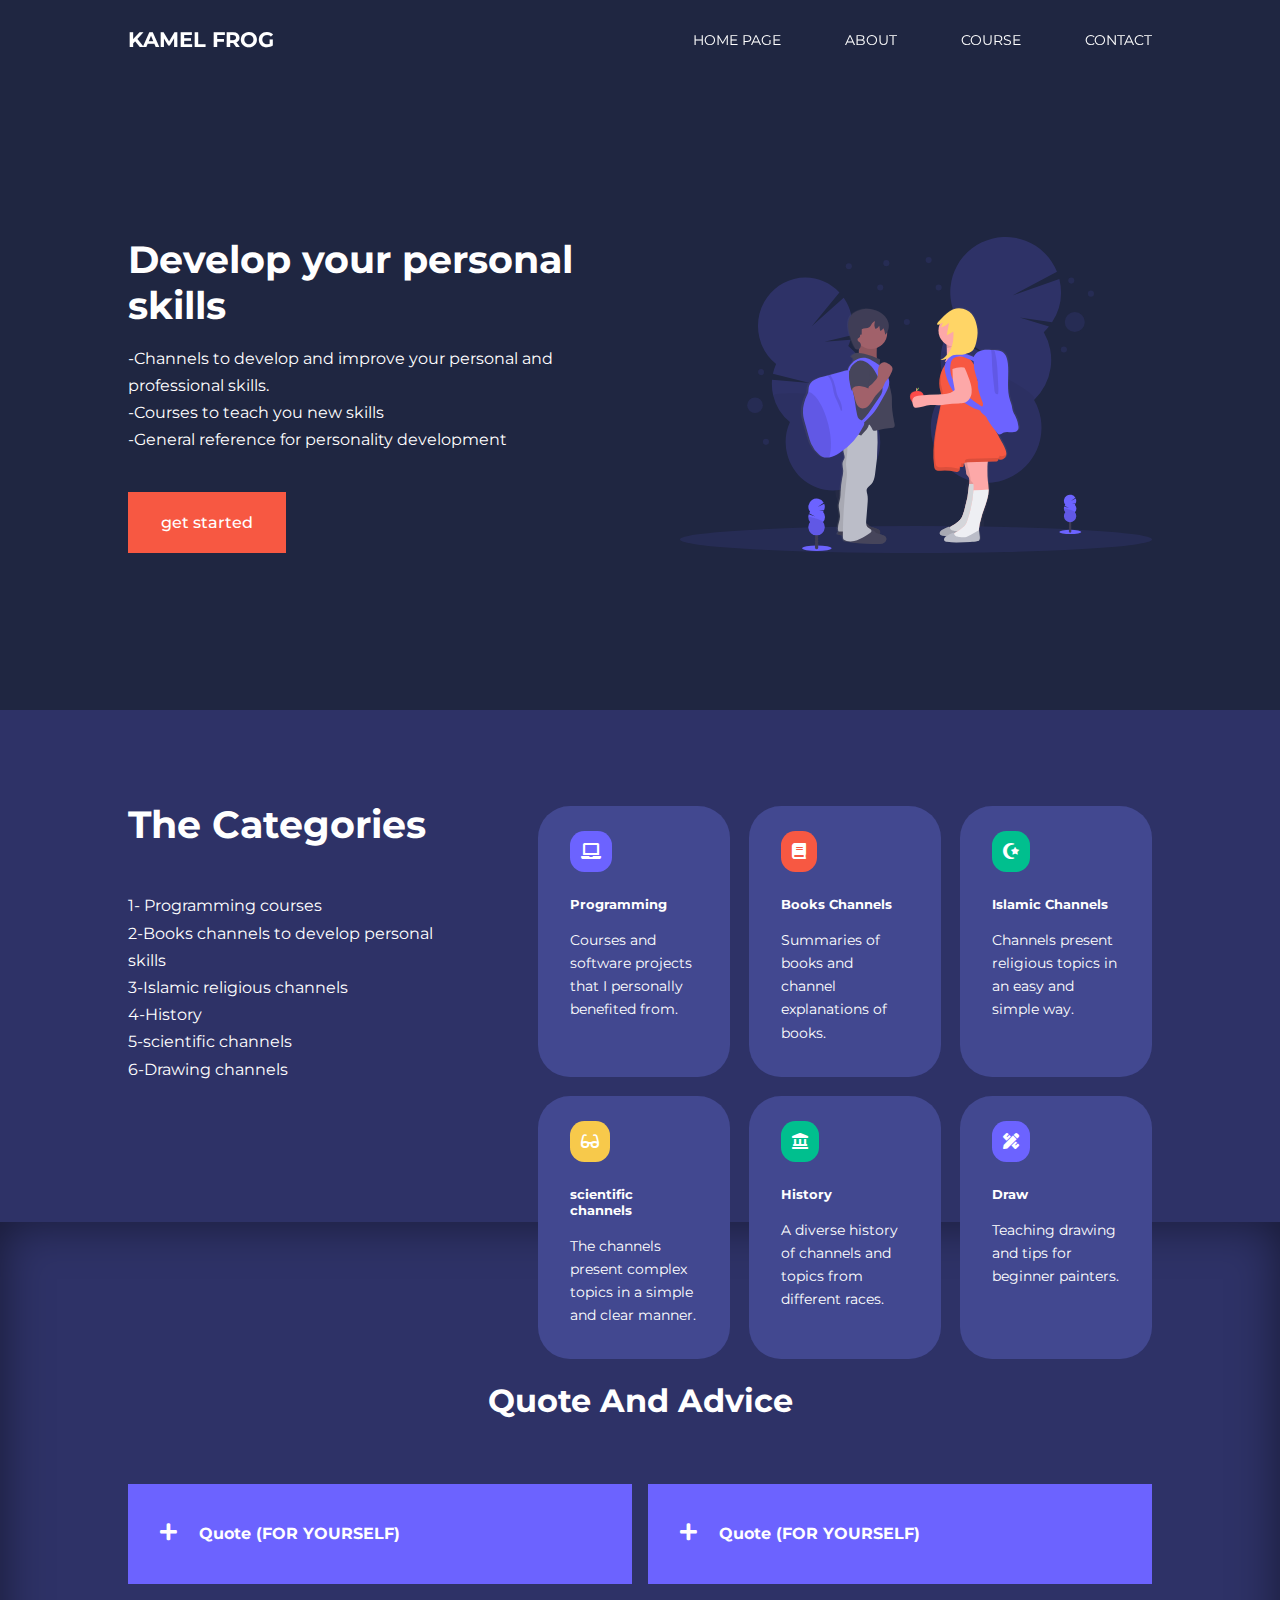
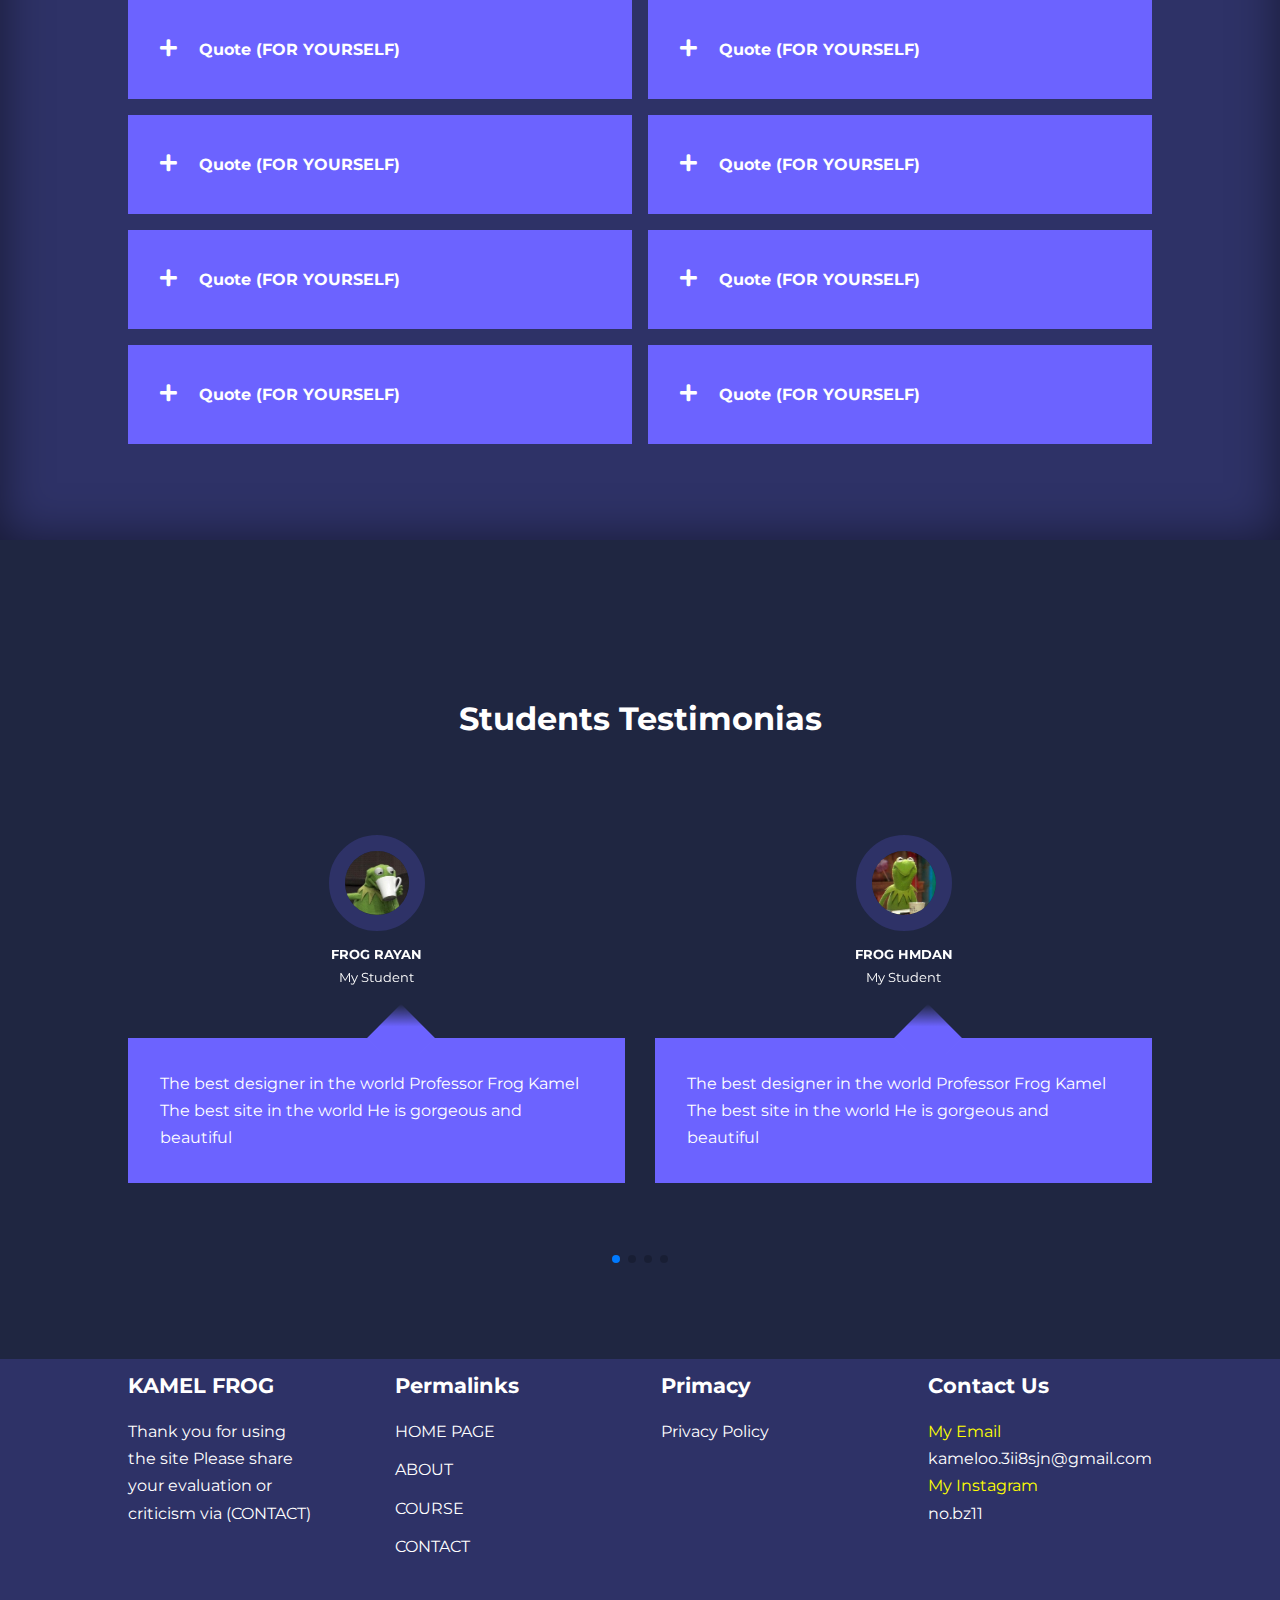
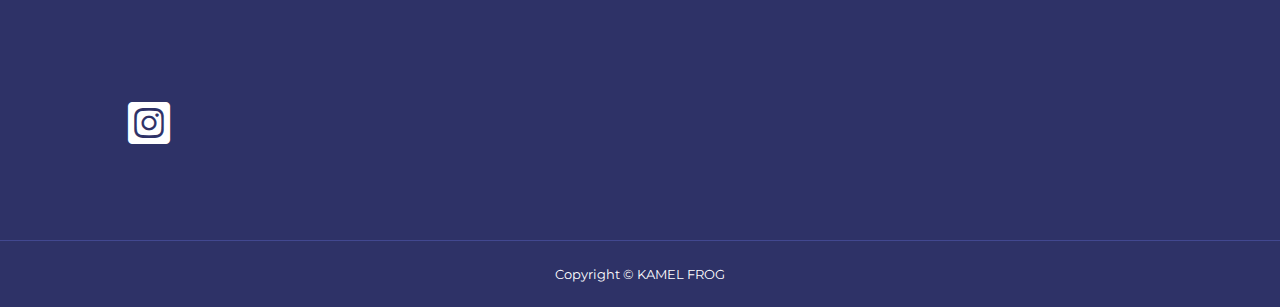
==== commit 2069232d: "Add files via upload" ====
--- a/index.html
+++ b/index.html
@@ -84,7 +84,6 @@
                     5-scientific channels <br>
                     6-Drawing channels
                 </p>
-                <a href="#" class="btn"> learn more</a>
             </div>
 
             <div class="categories_right">
@@ -129,63 +128,6 @@
 
 
 
-
-
-
-
-
-
-
-    <section class="courses">
-        <h2>Channels and Courses</h2>
-        <div class="container courses_container">
-            <article class="course">
-                <div class="course_image">
-                    <img src="./images/porg.jpg">
-                </div>
-                <div class="course_info">
-                    <h4>Courses and Software Projects That I Personally Benefited From</h4>
-                    <p>
-                        Programming coding.
-                    </p>
-                    <a href="courses.html" class="btn btn-primary">learn more</a>
-                </div>
-            </article>
-
-            <article class="course">
-                <div class="course_image">
-                    <img src="./images/books.jpg">
-                </div>
-                <div class="course_info">
-                    <h4>Book summaries and book explanation channels</h4>
-                    <p>
-                        Useful books and valuable summaries for personal development.
-                    </p>
-                    <a href="courses.html"  class="btn btn-primary">learn more</a>
-                </div>
-            </article>
-
-            <article class="course">
-                <div class="course_image">
-                    <img src="./images/kds3.jpg">
-                </div>
-                <div class="course_info">
-                    <h4>lessons</h4>
-                    <p>
-                        Religious channels present different Islamic topics.
-                    </p>
-                    <a href="courses.html" class="btn btn-primary">learn more</a>
-                </div>
-
-            </article>
-        </div>
-    </section>
-
-
-
-
-
-
     <section class="faqs">
         <h2>Quote And Advice</h2>
         <div class="container faqs_container">
@@ -296,17 +238,6 @@
             </article>
         </div>
     </section>
-
-
-
-
-
-
-
-
-
-
-
 
 
 
@@ -400,9 +331,6 @@
         </div>
         <div class="swiper-pagination"></div>
     </section>
-
-
-
 
 
     <footer class="footer">
@@ -446,12 +374,8 @@
             </div>
             <ul class="footer_socials">
                 <li>
-                    <a href="https://instagram.com/no.bz11?igshid=YmMyMTA2M2Y=" target="_blank"><i
+                    <a href="https://instagram.com/no.bz11?igshid=YmMyMTA2M2Y=" target="_blank" style="font-size: 3rem;"><i
                             class="fab fa-instagram-square"></i></a>
-                </li>
-                <li>
-                    <a href="https://www.linkedin.com/in/ka-mel-5a6b23267" target="_blank"><i
-                            class="fab fa-linkedin"></i></a>
                 </li>
             </ul>
         </div>
--- a/css/style.css
+++ b/css/style.css
@@ -420,7 +420,7 @@
   nav button {
     display: inline-block;
     background: transparent;
-    font-size: 1.8rem;
+    font-size: 2rem;
     color: var(--color-width);
     cursor: pointer;
   }
